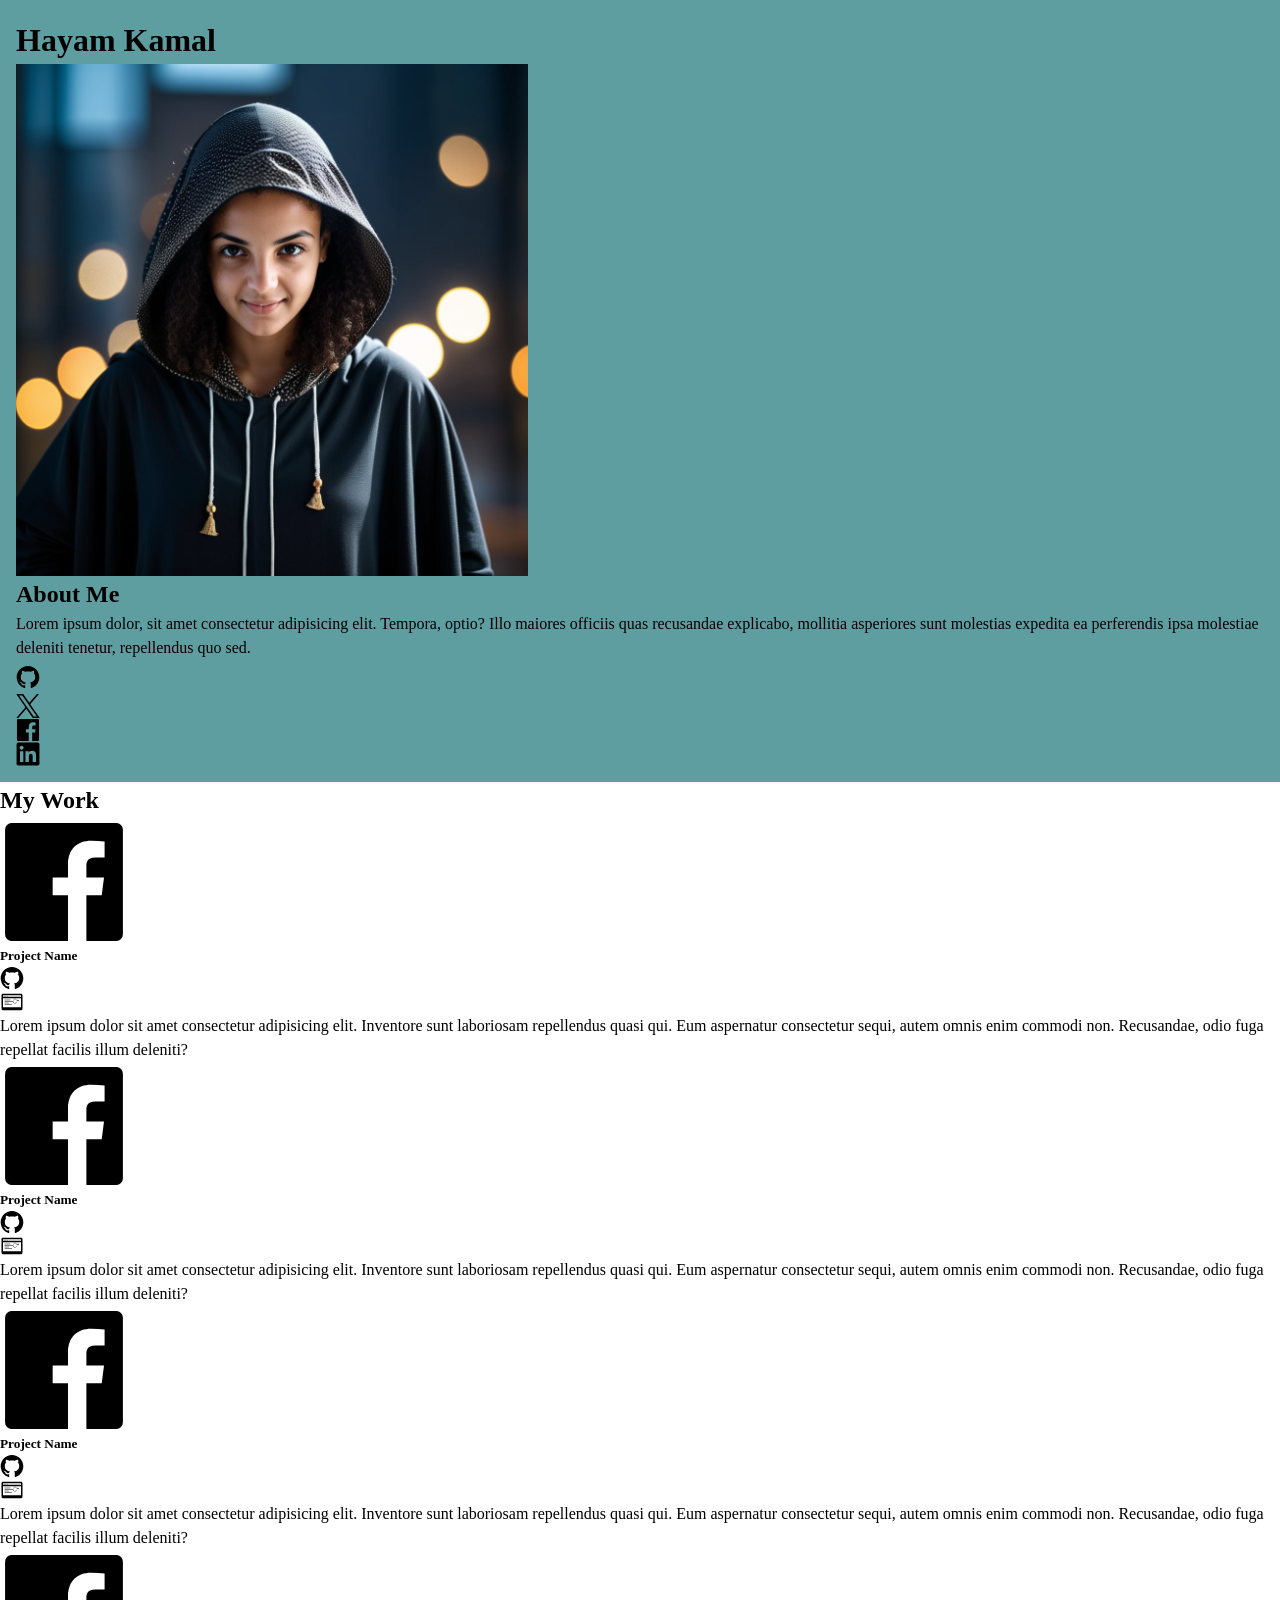
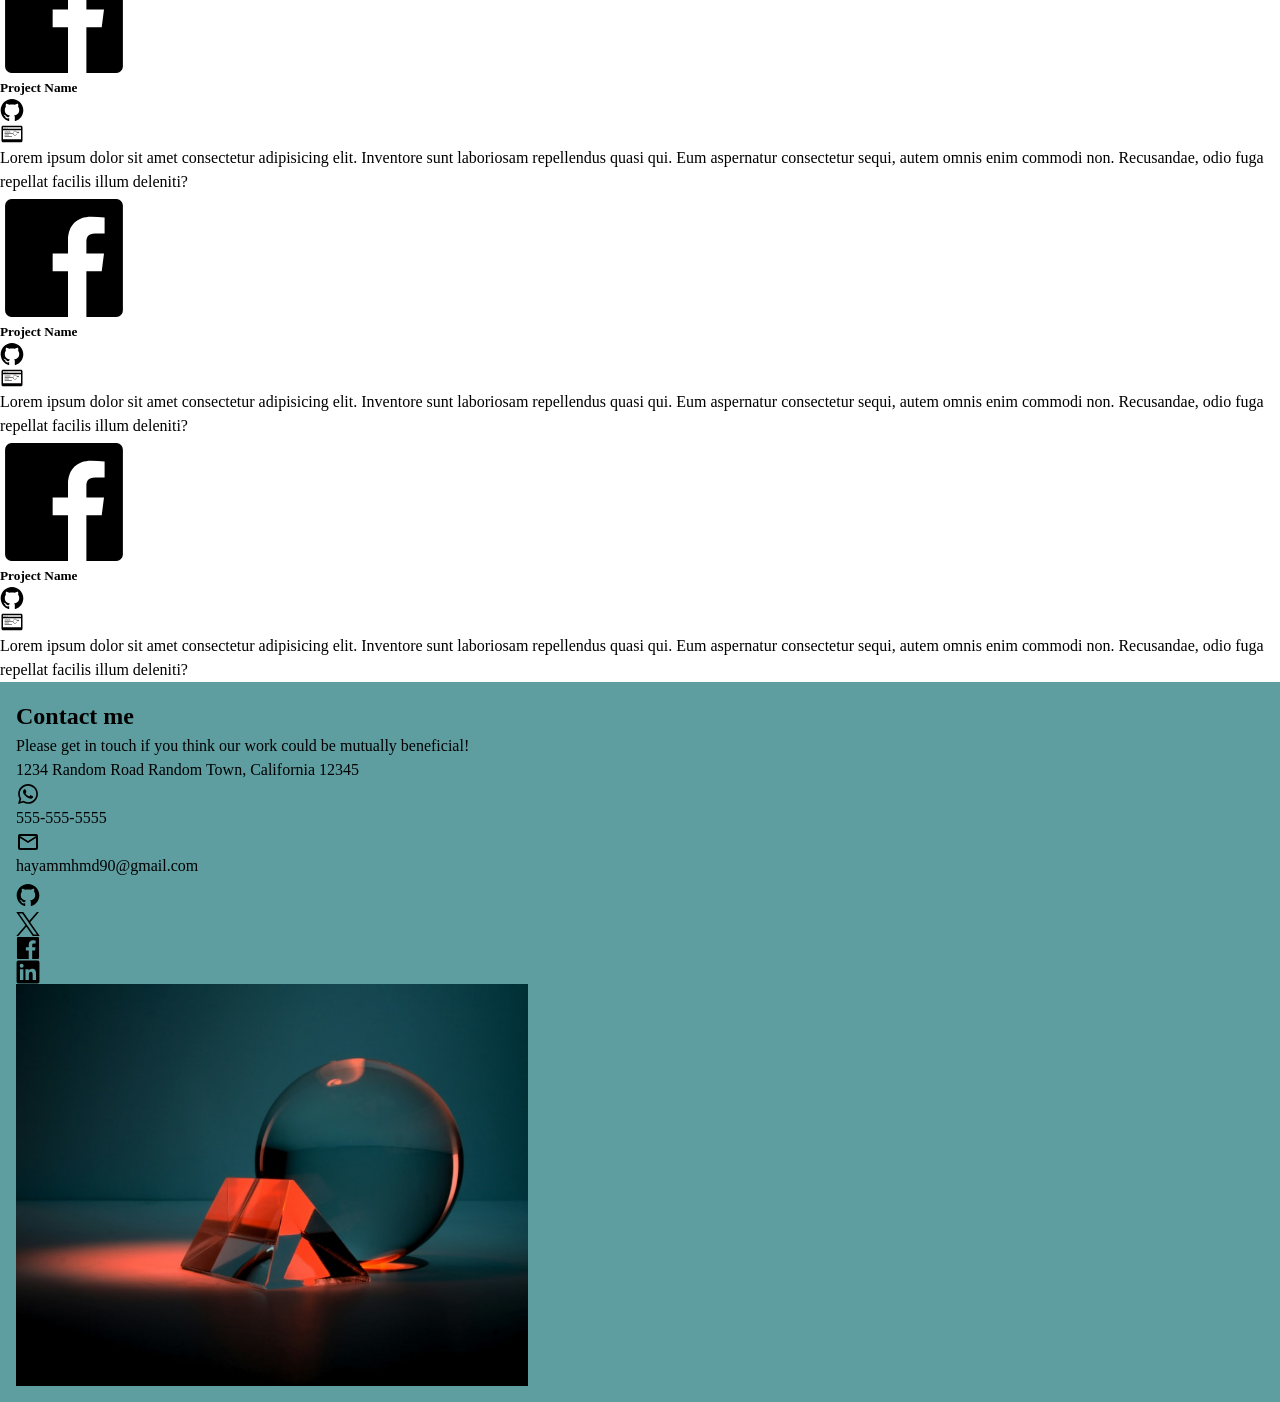
==== src/index.html @ 9c82741d "feat: Add svg icons" ====
<!doctype html>
<html lang="en">
  <head>
    <meta charset="UTF-8" />
    <meta name="viewport" content="width=device-width, initial-scale=1.0" />
    <title>Your Page Title</title>
    <link rel="stylesheet" href="styles.css" />
  </head>
  <body>
    <header>
      <!-- Header content -->

      <div>
        <h1>Hayam Kamal</h1>
      </div>

      <div>
        <picture>
          <source
            media="(max-width: 767px)"
            sizes="(max-width: 767px) 100vw, 767px"
            srcset="
              ./images/profile-versions/profile_zvxkeb/profile_zvxkeb_ar_1_1,c_fill,g_auto__c_scale,w_200.png 200w,
              ./images/profile-versions/profile_zvxkeb/profile_zvxkeb_ar_1_1,c_fill,g_auto__c_scale,w_255.png 255w,
              ./images/profile-versions/profile_zvxkeb/profile_zvxkeb_ar_1_1,c_fill,g_auto__c_scale,w_302.png 302w,
              ./images/profile-versions/profile_zvxkeb/profile_zvxkeb_ar_1_1,c_fill,g_auto__c_scale,w_344.png 344w,
              ./images/profile-versions/profile_zvxkeb/profile_zvxkeb_ar_1_1,c_fill,g_auto__c_scale,w_383.png 383w,
              ./images/profile-versions/profile_zvxkeb/profile_zvxkeb_ar_1_1,c_fill,g_auto__c_scale,w_419.png 419w,
              ./images/profile-versions/profile_zvxkeb/profile_zvxkeb_ar_1_1,c_fill,g_auto__c_scale,w_453.png 453w,
              ./images/profile-versions/profile_zvxkeb/profile_zvxkeb_ar_1_1,c_fill,g_auto__c_scale,w_485.png 485w,
              ./images/profile-versions/profile_zvxkeb/profile_zvxkeb_ar_1_1,c_fill,g_auto__c_scale,w_516.png 516w,
              ./images/profile-versions/profile_zvxkeb/profile_zvxkeb_ar_1_1,c_fill,g_auto__c_scale,w_545.png 545w,
              ./images/profile-versions/profile_zvxkeb/profile_zvxkeb_ar_1_1,c_fill,g_auto__c_scale,w_574.png 574w,
              ./images/profile-versions/profile_zvxkeb/profile_zvxkeb_ar_1_1,c_fill,g_auto__c_scale,w_601.png 601w,
              ./images/profile-versions/profile_zvxkeb/profile_zvxkeb_ar_1_1,c_fill,g_auto__c_scale,w_628.png 628w,
              ./images/profile-versions/profile_zvxkeb/profile_zvxkeb_ar_1_1,c_fill,g_auto__c_scale,w_654.png 654w,
              ./images/profile-versions/profile_zvxkeb/profile_zvxkeb_ar_1_1,c_fill,g_auto__c_scale,w_680.png 680w,
              ./images/profile-versions/profile_zvxkeb/profile_zvxkeb_ar_1_1,c_fill,g_auto__c_scale,w_706.png 706w,
              ./images/profile-versions/profile_zvxkeb/profile_zvxkeb_ar_1_1,c_fill,g_auto__c_scale,w_731.png 731w,
              ./images/profile-versions/profile_zvxkeb/profile_zvxkeb_ar_1_1,c_fill,g_auto__c_scale,w_754.png 754w,
              ./images/profile-versions/profile_zvxkeb/profile_zvxkeb_ar_1_1,c_fill,g_auto__c_scale,w_763.png 763w,
              ./images/profile-versions/profile_zvxkeb/profile_zvxkeb_ar_1_1,c_fill,g_auto__c_scale,w_767.png 767w
            "
          />
          <source
            media="(min-width: 768px) and (max-width: 991px)"
            sizes="(max-width: 991px) 70vw, 694px"
            srcset="
              ./images/profile-versions/profile_zvxkeb/profile_zvxkeb_ar_4_3,c_fill,g_auto__c_scale,w_538.png 538w,
              ./images/profile-versions/profile_zvxkeb/profile_zvxkeb_ar_4_3,c_fill,g_auto__c_scale,w_564.png 564w,
              ./images/profile-versions/profile_zvxkeb/profile_zvxkeb_ar_4_3,c_fill,g_auto__c_scale,w_589.png 589w,
              ./images/profile-versions/profile_zvxkeb/profile_zvxkeb_ar_4_3,c_fill,g_auto__c_scale,w_612.png 612w,
              ./images/profile-versions/profile_zvxkeb/profile_zvxkeb_ar_4_3,c_fill,g_auto__c_scale,w_637.png 637w,
              ./images/profile-versions/profile_zvxkeb/profile_zvxkeb_ar_4_3,c_fill,g_auto__c_scale,w_661.png 661w,
              ./images/profile-versions/profile_zvxkeb/profile_zvxkeb_ar_4_3,c_fill,g_auto__c_scale,w_683.png 683w,
              ./images/profile-versions/profile_zvxkeb/profile_zvxkeb_ar_4_3,c_fill,g_auto__c_scale,w_691.png 691w,
              ./images/profile-versions/profile_zvxkeb/profile_zvxkeb_ar_4_3,c_fill,g_auto__c_scale,w_694.png 694w
            "
          />
          <source
            media="(min-width: 992px) and (max-width: 1199px)"
            sizes="(max-width: 1200px) 60vw, 720px"
            srcset="
              ./images/profile-versions/profile_zvxkeb/profile_zvxkeb_ar_16_9,c_fill,g_auto__c_scale,w_596.png 596w,
              ./images/profile-versions/profile_zvxkeb/profile_zvxkeb_ar_16_9,c_fill,g_auto__c_scale,w_625.png 625w,
              ./images/profile-versions/profile_zvxkeb/profile_zvxkeb_ar_16_9,c_fill,g_auto__c_scale,w_652.png 652w,
              ./images/profile-versions/profile_zvxkeb/profile_zvxkeb_ar_16_9,c_fill,g_auto__c_scale,w_681.png 681w,
              ./images/profile-versions/profile_zvxkeb/profile_zvxkeb_ar_16_9,c_fill,g_auto__c_scale,w_710.png 710w,
              ./images/profile-versions/profile_zvxkeb/profile_zvxkeb_ar_16_9,c_fill,g_auto__c_scale,w_717.png 717w,
              ./images/profile-versions/profile_zvxkeb/profile_zvxkeb_ar_16_9,c_fill,g_auto__c_scale,w_720.png 720w
            "
          />
          <img
            sizes="(max-width: 2560px) 40vw, 1024px"
            srcset="
              ./images/profile-versions/profile_zvxkeb/profile_zvxkeb_c_scale,w_480.png   480w,
              ./images/profile-versions/profile_zvxkeb/profile_zvxkeb_c_scale,w_522.png   522w,
              ./images/profile-versions/profile_zvxkeb/profile_zvxkeb_c_scale,w_562.png   562w,
              ./images/profile-versions/profile_zvxkeb/profile_zvxkeb_c_scale,w_599.png   599w,
              ./images/profile-versions/profile_zvxkeb/profile_zvxkeb_c_scale,w_636.png   636w,
              ./images/profile-versions/profile_zvxkeb/profile_zvxkeb_c_scale,w_670.png   670w,
              ./images/profile-versions/profile_zvxkeb/profile_zvxkeb_c_scale,w_704.png   704w,
              ./images/profile-versions/profile_zvxkeb/profile_zvxkeb_c_scale,w_735.png   735w,
              ./images/profile-versions/profile_zvxkeb/profile_zvxkeb_c_scale,w_766.png   766w,
              ./images/profile-versions/profile_zvxkeb/profile_zvxkeb_c_scale,w_797.png   797w,
              ./images/profile-versions/profile_zvxkeb/profile_zvxkeb_c_scale,w_827.png   827w,
              ./images/profile-versions/profile_zvxkeb/profile_zvxkeb_c_scale,w_856.png   856w,
              ./images/profile-versions/profile_zvxkeb/profile_zvxkeb_c_scale,w_885.png   885w,
              ./images/profile-versions/profile_zvxkeb/profile_zvxkeb_c_scale,w_913.png   913w,
              ./images/profile-versions/profile_zvxkeb/profile_zvxkeb_c_scale,w_942.png   942w,
              ./images/profile-versions/profile_zvxkeb/profile_zvxkeb_c_scale,w_968.png   968w,
              ./images/profile-versions/profile_zvxkeb/profile_zvxkeb_c_scale,w_996.png   996w,
              ./images/profile-versions/profile_zvxkeb/profile_zvxkeb_c_scale,w_1023.png 1023w,
              ./images/profile-versions/profile_zvxkeb/profile_zvxkeb_c_scale,w_1024.png 1024w
            "
            src="./images/profile-versions/profile_zvxkeb/profile_zvxkeb_c_scale,w_1024.png"
            alt="Profile of Hayam"
          />
        </picture>
      </div>
      <section class="about-me">
        <h2>About Me</h2>
        <p>
          Lorem ipsum dolor, sit amet consectetur adipisicing elit. Tempora,
          optio? Illo maiores officiis quas recusandae explicabo, mollitia
          asperiores sunt molestias expedita ea perferendis ipsa molestiae
          deleniti tenetur, repellendus quo sed.
        </p>
        <div class="social-media-links">
          <img
            src="./icons/github-logo.svg"
            alt="Github logo"
            width="24"
            height="34"
          />
          <img
            src="icons/instagram-logo.svg"
            alt="Instagram logo"
            width="24"
            height="24"
          />
          <img
            src="icons/facebook-logo.svg"
            alt="Facebook logo"
            width="24"
            height="24"
          />
          <img
            src="icons/linked-in-logo.svg"
            alt="Linked in logo"
            width="24"
            height="24"
          />
        </div>
      </section>
    </header>

    <main>
      <!-- Main content -->
      <section>
        <h2>My Work</h2>
        <div class="projects-row">
            <div class="project-unit">
              <div class="project-img">
                <img src="./icons/facebook-logo.svg" alt="Project image" />
              </div>
              <section class="project-info">
                <div>
                  <span><h5>Project Name</h5></span>
                  <span class="project-links">
                    <img
                      src="./icons/github-logo.svg"
                      alt="Github logo"
                      width="24"
                      height="24"
                    />
                    <img
                      src="icons/live-preview-icon.svg"
                      alt="Live preview icon"
                      width="24"
                      height="24"
                    />
                  </span>
                </div>
                <div class="project-description">
                  <p>
                    Lorem ipsum dolor sit amet consectetur adipisicing elit.
                    Inventore sunt laboriosam repellendus quasi qui. Eum aspernatur
                    consectetur sequi, autem omnis enim commodi non. Recusandae,
                    odio fuga repellat facilis illum deleniti?
                  </p>
                </div>
        
        
            <div class="project-unit">
                <div class="project-img">
                   <img src="./icons/facebook-logo.svg" alt="Project image" />
              </div>
          <section class="project-info">
            <div>
              <span><h5>Project Name</h5></span>
              <span class="project-links">
                <img
                  src="./icons/github-logo.svg"
                  alt="Github logo"
                  width="24"
                  height="24"
                />
                <img
                  src="icons/live-preview-icon.svg"
                  alt="Live preview icon"
                  width="24"
                  height="24"
                />
              </span>
            </div>
            <div class="project-description">
              <p>
                Lorem ipsum dolor sit amet consectetur adipisicing elit.
                Inventore sunt laboriosam repellendus quasi qui. Eum aspernatur
                consectetur sequi, autem omnis enim commodi non. Recusandae,
                odio fuga repellat facilis illum deleniti?
              </p>
            </div>
        <div class="project-unit">
          <div class="project-img">
            <img src="./icons/facebook-logo.svg" alt="Project image" />
          </div>
          <section class="project-info">
            <div>
              <span><h5>Project Name</h5></span>
              <span class="project-links">
                <img
                  src="./icons/github-logo.svg"
                  alt="Github logo"
                  width="24"
                  height="24"
                />
                <img
                  src="icons/live-preview-icon.svg"
                  alt="Live preview icon"
                  width="24"
                  height="24"
                />
              </span>
            </div>
            <div class="project-description">
              <p>
                Lorem ipsum dolor sit amet consectetur adipisicing elit.
                Inventore sunt laboriosam repellendus quasi qui. Eum aspernatur
                consectetur sequi, autem omnis enim commodi non. Recusandae,
                odio fuga repellat facilis illum deleniti?
              </p>
            </div>
    
        </div>

        <div class="projects-row">
                    <div class="project-unit">
          <div class="project-img">
            <img src="./icons/facebook-logo.svg" alt="Project image" />
          </div>
          <section class="project-info">
            <div>
              <span><h5>Project Name</h5></span>
              <span class="project-links">
                <img
                  src="./icons/github-logo.svg"
                  alt="Github logo"
                  width="24"
                  height="24"
                />
                <img
                  src="icons/live-preview-icon.svg"
                  alt="Live preview icon"
                  width="24"
                  height="24"
                />
              </span>
            </div>
            <div class="project-description">
              <p>
                Lorem ipsum dolor sit amet consectetur adipisicing elit.
                Inventore sunt laboriosam repellendus quasi qui. Eum aspernatur
                consectetur sequi, autem omnis enim commodi non. Recusandae,
                odio fuga repellat facilis illum deleniti?
              </p>
            </div>
        <div class="project-unit">
          <div class="project-img">
            <img src="./icons/facebook-logo.svg" alt="Project image" />
          </div>
          <section class="project-info">
            <div>
              <span><h5>Project Name</h5></span>
              <span class="project-links">
                <img
                  src="./icons/github-logo.svg"
                  alt="Github logo"
                  width="24"
                  height="24"
                />
                <img
                  src="icons/live-preview-icon.svg"
                  alt="Live preview icon"
                  width="24"
                  height="24"
                />
              </span>
            </div>
            <div class="project-description">
              <p>
                Lorem ipsum dolor sit amet consectetur adipisicing elit.
                Inventore sunt laboriosam repellendus quasi qui. Eum aspernatur
                consectetur sequi, autem omnis enim commodi non. Recusandae,
                odio fuga repellat facilis illum deleniti?
              </p>
            </div>
        <div class="project-unit">
          <div class="project-img">
            <img src="./icons/facebook-logo.svg" alt="Project image" />
          </div>
          <section class="project-info">
            <div>
              <span><h5>Project Name</h5></span>
              <span class="project-links">
                <img
                  src="./icons/github-logo.svg"
                  alt="Github logo"
                  width="24"
                  height="24"
                />
                <img
                  src="icons/live-preview-icon.svg"
                  alt="Live preview icon"
                  width="24"
                  height="24"
                />
              </span>
            </div>
            <div class="project-description">
              <p>
                Lorem ipsum dolor sit amet consectetur adipisicing elit.
                Inventore sunt laboriosam repellendus quasi qui. Eum aspernatur
                consectetur sequi, autem omnis enim commodi non. Recusandae,
                odio fuga repellat facilis illum deleniti?
              </p>
            </div>

        </div>
        </section>
        </div>
      </section>
    </main>
    <footer>
      <section>
        <h2>Contact me</h2>
        <p>
          Please get in touch if you think our work could be mutually
          beneficial!
        </p>

        <p>1234 Random Road Random Town, California 12345</p>

        <p>
          <span><img src="icons/whatsapp-icon.svg" alt="Whatsapp icon"
            width="24" height="24"></span>
          555-555-5555
        </p>
        <p>
          <span><img src="icons/email-icon.svg" alt="Email icon"
            width="24" height="24"></span>
          hayammhmd90@gmail.com
        </p>
        <div class="social-media-links">
          <img
            src="./icons/github-logo.svg"
            alt="Github logo"
            width="24"
            height="34"
          />
          <img
            src="icons/instagram-logo.svg"
            alt="Instagram logo"
            width="24"
            height="24"
          />
          <img
            src="icons/facebook-logo.svg"
            alt="Facebook logo"
            width="24"
            height="24"
          />
          <img
            src="icons/linked-in-logo.svg"
            alt="Linked in logo"
            width="24"
            height="24"
          />
        </div>
      </section>
      <div>
        <picture>
          <source
            media="(max-width: 767px)"
            sizes="(max-width: 767px) 100vw, 767px"
            srcset="
              ./images/footer-versions/michael-dziedzic-gEN5Btvf2Eg-unsplash_bbhnlz/michael-dziedzic-gEN5Btvf2Eg-unsplash_bbhnlz_ar_1_1,c_fill,g_auto__c_scale,w_200.jpg 200w,
              ./images/footer-versions/michael-dziedzic-gEN5Btvf2Eg-unsplash_bbhnlz/michael-dziedzic-gEN5Btvf2Eg-unsplash_bbhnlz_ar_1_1,c_fill,g_auto__c_scale,w_589.jpg 589w,
              ./images/footer-versions/michael-dziedzic-gEN5Btvf2Eg-unsplash_bbhnlz/michael-dziedzic-gEN5Btvf2Eg-unsplash_bbhnlz_ar_1_1,c_fill,g_auto__c_scale,w_767.jpg 767w
            "
          />
          <source
            media="(min-width: 768px) and (max-width: 991px)"
            sizes="(max-width: 991px) 70vw, 694px"
            srcset="
              ./images/footer-versions/michael-dziedzic-gEN5Btvf2Eg-unsplash_bbhnlz/michael-dziedzic-gEN5Btvf2Eg-unsplash_bbhnlz_ar_4_3,c_fill,g_auto__c_scale,w_538.jpg 538w,
              ./images/footer-versions/michael-dziedzic-gEN5Btvf2Eg-unsplash_bbhnlz/michael-dziedzic-gEN5Btvf2Eg-unsplash_bbhnlz_ar_4_3,c_fill,g_auto__c_scale,w_694.jpg 694w
            "
          />
          <source
            media="(min-width: 992px) and (max-width: 1199px)"
            sizes="(max-width: 1200px) 60vw, 720px"
            srcset="
              ./images/footer-versions/michael-dziedzic-gEN5Btvf2Eg-unsplash_bbhnlz/michael-dziedzic-gEN5Btvf2Eg-unsplash_bbhnlz_ar_16_9,c_fill,g_auto__c_scale,w_596.jpg 596w,
              ./images/footer-versions/michael-dziedzic-gEN5Btvf2Eg-unsplash_bbhnlz/michael-dziedzic-gEN5Btvf2Eg-unsplash_bbhnlz_ar_16_9,c_fill,g_auto__c_scale,w_720.jpg 720w
            "
          />
          <img
            sizes="(max-width: 3500px) 40vw, 1400px"
            srcset="
              ./images/footer-versions/michael-dziedzic-gEN5Btvf2Eg-unsplash_bbhnlz/michael-dziedzic-gEN5Btvf2Eg-unsplash_bbhnlz_c_scale,w_480.jpg   480w,
              ./images/footer-versions/michael-dziedzic-gEN5Btvf2Eg-unsplash_bbhnlz/michael-dziedzic-gEN5Btvf2Eg-unsplash_bbhnlz_c_scale,w_845.jpg   845w,
              ./images/footer-versions/michael-dziedzic-gEN5Btvf2Eg-unsplash_bbhnlz/michael-dziedzic-gEN5Btvf2Eg-unsplash_bbhnlz_c_scale,w_1119.jpg 1119w,
              ./images/footer-versions/michael-dziedzic-gEN5Btvf2Eg-unsplash_bbhnlz/michael-dziedzic-gEN5Btvf2Eg-unsplash_bbhnlz_c_scale,w_1367.jpg 1367w,
              ./images/footer-versions/michael-dziedzic-gEN5Btvf2Eg-unsplash_bbhnlz/michael-dziedzic-gEN5Btvf2Eg-unsplash_bbhnlz_c_scale,w_1400.jpg 1400w
            "
            src="./images/footer-versions/michael-dziedzic-gEN5Btvf2Eg-unsplash_bbhnlz/michael-dziedzic-gEN5Btvf2Eg-unsplash_bbhnlz_c_scale,w_1400.jpg"
            alt="Artisitc drop of water"
          />
        </picture>
      </div>
    </footer>
  </body>
</html>
---- src/styles.css ----
/* 1. Use a more-intuitive box-sizing model */
*,
*::before,
*::after {
  box-sizing: border-box;
}

/* 2. Remove default margin */
* {
  margin: 0;
}

body {
  /* 3. Add accessible line-height */
  line-height: 1.5;
  /* 4. Improve text rendering */
  -webkit-font-smoothing: antialiased;
}

/* 5. Improve media defaults */
img,
picture,
video,
canvas,
svg {
  display: block;
  max-width: 100%;
}

/* 6. Inherit fonts for form controls */
input,
button,
textarea,
select {
  font: inherit;
}

/* 7. Avoid text overflows */
p,
h1,
h2,
h3,
h4,
h5,
h6 {
  overflow-wrap: break-word;
}

/* 8. Improve line wrapping */
p {
  text-wrap: pretty;
}
h1,
h2,
h3,
h4,
h5,
h6 {
  text-wrap: balance;
}

/*
  9. Create a root stacking context
*/
#root,
#__next {
  isolation: isolate;
}

header,
footer {
  width: 100vw;
  padding: 1em;
  background-color: cadetblue;
}
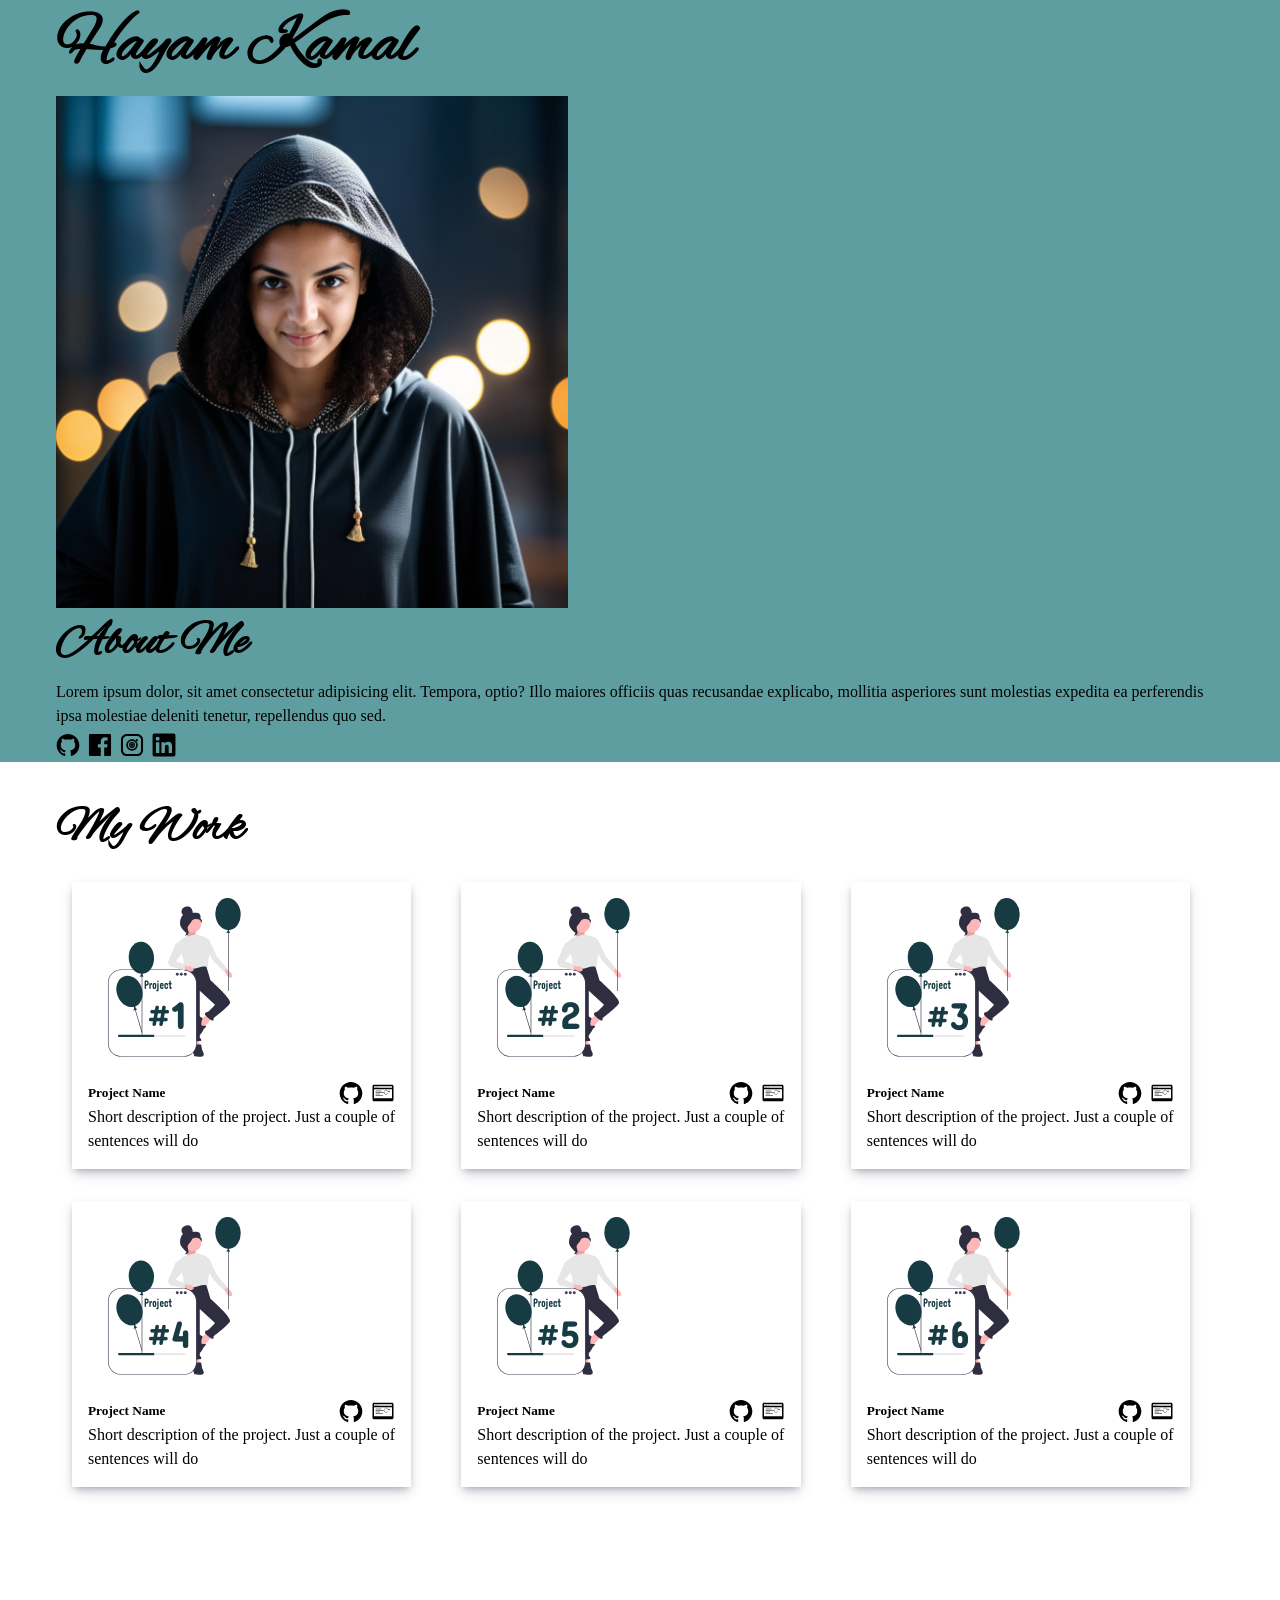
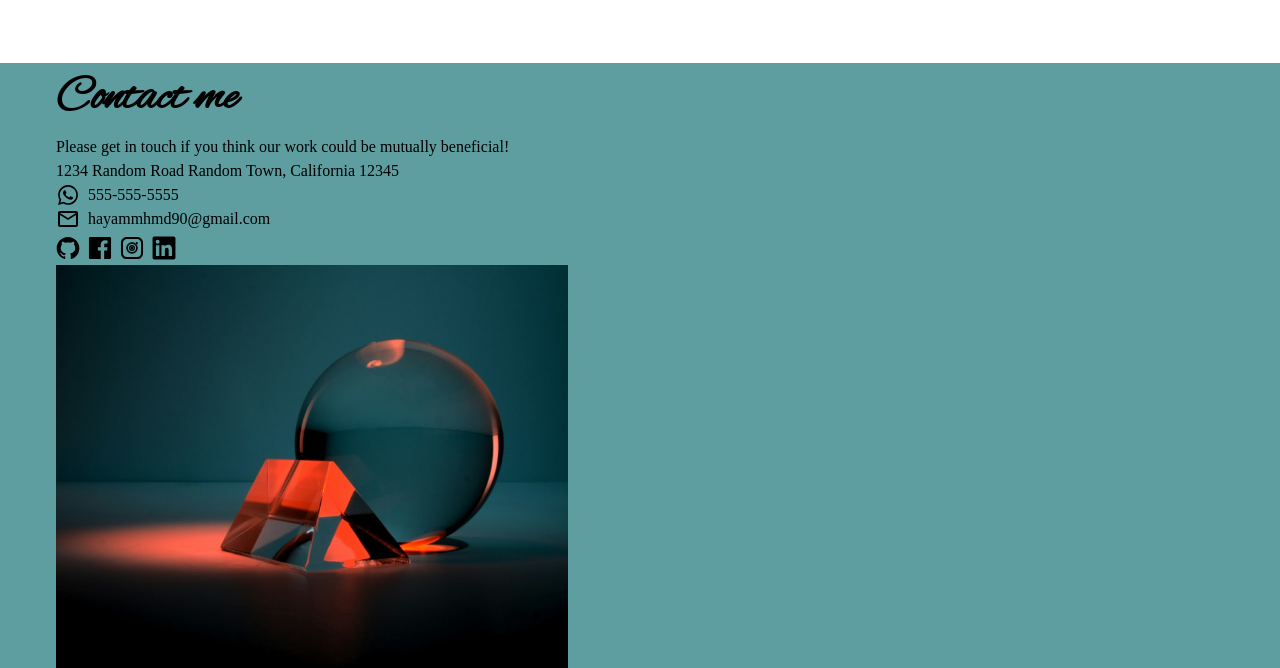
==== commit 21f88986: "feat: Add Alex Brush font to headers with some other styles" ====
--- a/src/index.html
+++ b/src/index.html
@@ -5,6 +5,13 @@
     <meta name="viewport" content="width=device-width, initial-scale=1.0" />
     <title>Your Page Title</title>
     <link rel="stylesheet" href="styles.css" />
+    <link
+      rel="preload"
+      href="./fonts/alex-brush/alexbrush-regular-webfont.woff2"
+      as="font"
+      type="font/woff2"
+      crossorigin
+    />
   </head>
   <body>
     <header>
@@ -106,7 +113,7 @@
           asperiores sunt molestias expedita ea perferendis ipsa molestiae
           deleniti tenetur, repellendus quo sed.
         </p>
-        <div class="social-media-links">
+        <div class="social-media-links one-line-icons">
           <img
             src="./icons/github-logo.svg"
             alt="Github logo"
@@ -114,14 +121,14 @@
             height="34"
           />
           <img
+            src="icons/facebook-logo.svg"
+            alt="Facebook logo"
+            width="24"
+            height="24"
+          />
+          <img
             src="icons/instagram-logo.svg"
             alt="Instagram logo"
-            width="24"
-            height="24"
-          />
-          <img
-            src="icons/facebook-logo.svg"
-            alt="Facebook logo"
             width="24"
             height="24"
           />
@@ -134,201 +141,196 @@
         </div>
       </section>
     </header>
-
     <main>
       <!-- Main content -->
-      <section>
+      <section class="my-projects">
         <h2>My Work</h2>
-        <div class="projects-row">
-            <div class="project-unit">
-              <div class="project-img">
-                <img src="./icons/facebook-logo.svg" alt="Project image" />
-              </div>
-              <section class="project-info">
-                <div>
-                  <span><h5>Project Name</h5></span>
-                  <span class="project-links">
-                    <img
-                      src="./icons/github-logo.svg"
-                      alt="Github logo"
-                      width="24"
-                      height="24"
-                    />
-                    <img
-                      src="icons/live-preview-icon.svg"
-                      alt="Live preview icon"
-                      width="24"
-                      height="24"
-                    />
-                  </span>
-                </div>
-                <div class="project-description">
-                  <p>
-                    Lorem ipsum dolor sit amet consectetur adipisicing elit.
-                    Inventore sunt laboriosam repellendus quasi qui. Eum aspernatur
-                    consectetur sequi, autem omnis enim commodi non. Recusandae,
-                    odio fuga repellat facilis illum deleniti?
-                  </p>
-                </div>
-        
-        
-            <div class="project-unit">
-                <div class="project-img">
-                   <img src="./icons/facebook-logo.svg" alt="Project image" />
-              </div>
-          <section class="project-info">
-            <div>
-              <span><h5>Project Name</h5></span>
-              <span class="project-links">
-                <img
-                  src="./icons/github-logo.svg"
-                  alt="Github logo"
-                  width="24"
-                  height="24"
-                />
-                <img
-                  src="icons/live-preview-icon.svg"
-                  alt="Live preview icon"
-                  width="24"
-                  height="24"
-                />
-              </span>
-            </div>
-            <div class="project-description">
-              <p>
-                Lorem ipsum dolor sit amet consectetur adipisicing elit.
-                Inventore sunt laboriosam repellendus quasi qui. Eum aspernatur
-                consectetur sequi, autem omnis enim commodi non. Recusandae,
-                odio fuga repellat facilis illum deleniti?
-              </p>
-            </div>
-        <div class="project-unit">
-          <div class="project-img">
-            <img src="./icons/facebook-logo.svg" alt="Project image" />
-          </div>
-          <section class="project-info">
-            <div>
-              <span><h5>Project Name</h5></span>
-              <span class="project-links">
-                <img
-                  src="./icons/github-logo.svg"
-                  alt="Github logo"
-                  width="24"
-                  height="24"
-                />
-                <img
-                  src="icons/live-preview-icon.svg"
-                  alt="Live preview icon"
-                  width="24"
-                  height="24"
-                />
-              </span>
-            </div>
-            <div class="project-description">
-              <p>
-                Lorem ipsum dolor sit amet consectetur adipisicing elit.
-                Inventore sunt laboriosam repellendus quasi qui. Eum aspernatur
-                consectetur sequi, autem omnis enim commodi non. Recusandae,
-                odio fuga repellat facilis illum deleniti?
-              </p>
-            </div>
-    
-        </div>
-
-        <div class="projects-row">
-                    <div class="project-unit">
-          <div class="project-img">
-            <img src="./icons/facebook-logo.svg" alt="Project image" />
-          </div>
-          <section class="project-info">
-            <div>
-              <span><h5>Project Name</h5></span>
-              <span class="project-links">
-                <img
-                  src="./icons/github-logo.svg"
-                  alt="Github logo"
-                  width="24"
-                  height="24"
-                />
-                <img
-                  src="icons/live-preview-icon.svg"
-                  alt="Live preview icon"
-                  width="24"
-                  height="24"
-                />
-              </span>
-            </div>
-            <div class="project-description">
-              <p>
-                Lorem ipsum dolor sit amet consectetur adipisicing elit.
-                Inventore sunt laboriosam repellendus quasi qui. Eum aspernatur
-                consectetur sequi, autem omnis enim commodi non. Recusandae,
-                odio fuga repellat facilis illum deleniti?
-              </p>
-            </div>
-        <div class="project-unit">
-          <div class="project-img">
-            <img src="./icons/facebook-logo.svg" alt="Project image" />
-          </div>
-          <section class="project-info">
-            <div>
-              <span><h5>Project Name</h5></span>
-              <span class="project-links">
-                <img
-                  src="./icons/github-logo.svg"
-                  alt="Github logo"
-                  width="24"
-                  height="24"
-                />
-                <img
-                  src="icons/live-preview-icon.svg"
-                  alt="Live preview icon"
-                  width="24"
-                  height="24"
-                />
-              </span>
-            </div>
-            <div class="project-description">
-              <p>
-                Lorem ipsum dolor sit amet consectetur adipisicing elit.
-                Inventore sunt laboriosam repellendus quasi qui. Eum aspernatur
-                consectetur sequi, autem omnis enim commodi non. Recusandae,
-                odio fuga repellat facilis illum deleniti?
-              </p>
-            </div>
-        <div class="project-unit">
-          <div class="project-img">
-            <img src="./icons/facebook-logo.svg" alt="Project image" />
-          </div>
-          <section class="project-info">
-            <div>
-              <span><h5>Project Name</h5></span>
-              <span class="project-links">
-                <img
-                  src="./icons/github-logo.svg"
-                  alt="Github logo"
-                  width="24"
-                  height="24"
-                />
-                <img
-                  src="icons/live-preview-icon.svg"
-                  alt="Live preview icon"
-                  width="24"
-                  height="24"
-                />
-              </span>
-            </div>
-            <div class="project-description">
-              <p>
-                Lorem ipsum dolor sit amet consectetur adipisicing elit.
-                Inventore sunt laboriosam repellendus quasi qui. Eum aspernatur
-                consectetur sequi, autem omnis enim commodi non. Recusandae,
-                odio fuga repellat facilis illum deleniti?
-              </p>
-            </div>
-
-        </div>
-        </section>
+        <div class="projects-wrapper">
+          <div class="project-unit">
+            <div class="project-img">
+              <img src="./images/projects/project1.svg" alt="Project 1" />
+            </div>
+            <section class="project-info">
+              <div class="project-info--main">
+                <span><h5>Project Name</h5></span>
+                <span class="project-links one-line-icons">
+                  <img
+                    src="./icons/github-logo.svg"
+                    alt="Github logo"
+                    width="24"
+                    height="24"
+                  />
+                  <img
+                    src="icons/live-preview-icon.svg"
+                    alt="Live preview icon"
+                    width="24"
+                    height="24"
+                  />
+                </span>
+              </div>
+              <div class="project-description">
+                <p>
+                  Short description of the project. Just a couple of sentences
+                  will do
+                </p>
+              </div>
+            </section>
+          </div>
+
+          <div class="project-unit">
+            <div class="project-img">
+              <img src="./images/projects/project2.svg" alt="Project 2" />
+            </div>
+            <section class="project-info">
+              <div class="project-info--main">
+                <span><h5>Project Name</h5></span>
+                <span class="project-links one-line-icons">
+                  <img
+                    src="./icons/github-logo.svg"
+                    alt="Github logo"
+                    width="24"
+                    height="24"
+                  />
+                  <img
+                    src="icons/live-preview-icon.svg"
+                    alt="Live preview icon"
+                    width="24"
+                    height="24"
+                  />
+                </span>
+              </div>
+              <div class="project-description">
+                <p>
+                  Short description of the project. Just a couple of sentences
+                  will do
+                </p>
+              </div>
+            </section>
+          </div>
+
+          <div class="project-unit">
+            <div class="project-img">
+              <img src="./images/projects/project3.svg" alt="Project 3" />
+            </div>
+            <section class="project-info">
+              <div class="project-info--main">
+                <span><h5>Project Name</h5></span>
+                <span class="project-links one-line-icons">
+                  <img
+                    src="./icons/github-logo.svg"
+                    alt="Github logo"
+                    width="24"
+                    height="24"
+                  />
+                  <img
+                    src="icons/live-preview-icon.svg"
+                    alt="Live preview icon"
+                    width="24"
+                    height="24"
+                  />
+                </span>
+              </div>
+              <div class="project-description">
+                <p>
+                  Short description of the project. Just a couple of sentences
+                  will do
+                </p>
+              </div>
+            </section>
+          </div>
+
+          <div class="project-unit">
+            <div class="project-img">
+              <img src="./images/projects/project4.svg" alt="Project 4" />
+            </div>
+            <section class="project-info">
+              <div class="project-info--main">
+                <span><h5>Project Name</h5></span>
+                <span class="project-links one-line-icons">
+                  <img
+                    src="./icons/github-logo.svg"
+                    alt="Github logo"
+                    width="24"
+                    height="24"
+                  />
+                  <img
+                    src="icons/live-preview-icon.svg"
+                    alt="Live preview icon"
+                    width="24"
+                    height="24"
+                  />
+                </span>
+              </div>
+              <div class="project-description">
+                <p>
+                  Short description of the project. Just a couple of sentences
+                  will do
+                </p>
+              </div>
+            </section>
+          </div>
+
+          <div class="project-unit">
+            <div class="project-img">
+              <img src="./images/projects/project5.svg" alt="Project 5" />
+            </div>
+            <section class="project-info">
+              <div class="project-info--main">
+                <span><h5>Project Name</h5></span>
+                <span class="project-links one-line-icons">
+                  <img
+                    src="./icons/github-logo.svg"
+                    alt="Github logo"
+                    width="24"
+                    height="24"
+                  />
+                  <img
+                    src="icons/live-preview-icon.svg"
+                    alt="Live preview icon"
+                    width="24"
+                    height="24"
+                  />
+                </span>
+              </div>
+              <div class="project-description">
+                <p>
+                  Short description of the project. Just a couple of sentences
+                  will do
+                </p>
+              </div>
+            </section>
+          </div>
+
+          <div class="project-unit">
+            <div class="project-img">
+              <img src="./images/projects/project6.svg" alt="Project 6" />
+            </div>
+            <section class="project-info">
+              <div class="project-info--main">
+                <span><h5>Project Name</h5></span>
+                <span class="project-links one-line-icons">
+                  <img
+                    src="./icons/github-logo.svg"
+                    alt="Github logo"
+                    width="24"
+                    height="24"
+                  />
+                  <img
+                    src="icons/live-preview-icon.svg"
+                    alt="Live preview icon"
+                    width="24"
+                    height="24"
+                  />
+                </span>
+              </div>
+              <div class="project-description">
+                <p>
+                  Short description of the project. Just a couple of sentences
+                  will do
+                </p>
+              </div>
+            </section>
+          </div>
         </div>
       </section>
     </main>
@@ -342,17 +344,27 @@
 
         <p>1234 Random Road Random Town, California 12345</p>
 
-        <p>
-          <span><img src="icons/whatsapp-icon.svg" alt="Whatsapp icon"
-            width="24" height="24"></span>
-          555-555-5555
-        </p>
-        <p>
-          <span><img src="icons/email-icon.svg" alt="Email icon"
-            width="24" height="24"></span>
-          hayammhmd90@gmail.com
-        </p>
-        <div class="social-media-links">
+        <div>
+          <span class="one-line-icon-with-text"
+            ><img
+              src="icons/whatsapp-icon.svg"
+              alt="Whatsapp icon"
+              width="24"
+              height="24"
+            />555-555-5555</span
+          >
+        </div>
+        <div>
+          <span class="one-line-icon-with-text"
+            ><img
+              src="icons/email-icon.svg"
+              alt="Email icon"
+              width="24"
+              height="24"
+            />hayammhmd90@gmail.com</span
+          >
+        </div>
+        <div class="social-media-links one-line-icons">
           <img
             src="./icons/github-logo.svg"
             alt="Github logo"
@@ -360,17 +372,18 @@
             height="34"
           />
           <img
+            src="icons/facebook-logo.svg"
+            alt="Facebook logo"
+            width="24"
+            height="24"
+          />
+          <img
             src="icons/instagram-logo.svg"
             alt="Instagram logo"
             width="24"
             height="24"
           />
-          <img
-            src="icons/facebook-logo.svg"
-            alt="Facebook logo"
-            width="24"
-            height="24"
-          />
+
           <img
             src="icons/linked-in-logo.svg"
             alt="Linked in logo"
--- a/src/styles.css
+++ b/src/styles.css
@@ -1,3 +1,16 @@
+:root {
+  --side-padding: 3.5rem;
+  --system-ui: system-ui, "Segoe UI", Roboto, Helvetica, Arial, sans-serif,
+    "Apple Color Emoji", "Segoe UI Emoji", "Segoe UI Symbol";
+}
+
+@font-face {
+  font-family: "Alex Brush";
+  src:
+    url("./fonts/alex-brush/alexbrush-regular-webfont.woff2") format("woff2"),
+    url("./fonts/alex-brush/alexbrush-regular-webfont.woff") format("woff");
+  font-display: swap;
+}
 /* 1. Use a more-intuitive box-sizing model */
 *,
 *::before,
@@ -58,7 +71,14 @@
 h6 {
   text-wrap: balance;
 }
-
+h1 {
+  font-family: "Alex Brush", var(--system-ui);
+  font-size: clamp(2.5rem, 5vw, 4rem);
+}
+h2 {
+  font-family: "Alex Brush", var(--system-ui);
+  font-size: clamp(1.5rem, 4vw, 3rem);
+}
 /*
   9. Create a root stacking context
 */
@@ -69,7 +89,61 @@
 
 header,
 footer {
-  width: 100vw;
+  background-color: cadetblue;
+  padding-right: var(--side-padding);
+  padding-left: var(--side-padding);
+}
+
+.one-line-icon-with-text,
+.one-line-icons {
+  display: flex;
+  gap: 0.5em;
+  max-width: fit-content;
+  justify-content: center;
+  align-items: center;
+}
+
+.project-info--main {
+  display: flex;
+  max-width: 100%;
+  justify-content: space-between;
+  align-items: center;
+}
+
+.my-projects {
+  padding: 2rem var(--side-padding) 10rem var(--side-padding);
+}
+
+.projects-wrapper {
+  display: grid;
+  grid-template-columns: repeat(auto-fit, minmax(280px, 1fr));
+  gap: 2rem;
   padding: 1em;
-  background-color: cadetblue;
+  @media (max-width: 766px) {
+    grid-template-columns: repeat(1, 1fr);
+  }
+  @media (min-width: 768px) {
+    grid-template-columns: repeat(2, 1fr);
+  }
+
+  @media (min-width: 1024px) {
+    grid-template-columns: repeat(3, 1fr);
+  }
 }
+
+.project-unit {
+  display: flex;
+  flex-direction: column;
+  justify-content: space-between;
+  gap: 1.5em;
+  padding: 1em;
+  max-width: 95%;
+  box-shadow:
+    rgba(50, 50, 93, 0.25) 0px 6px 12px -2px,
+    rgba(0, 0, 0, 0.3) 0px 3px 7px -3px;
+}
+
+.project-img {
+  max-width: 10rem;
+  height: auto;
+}
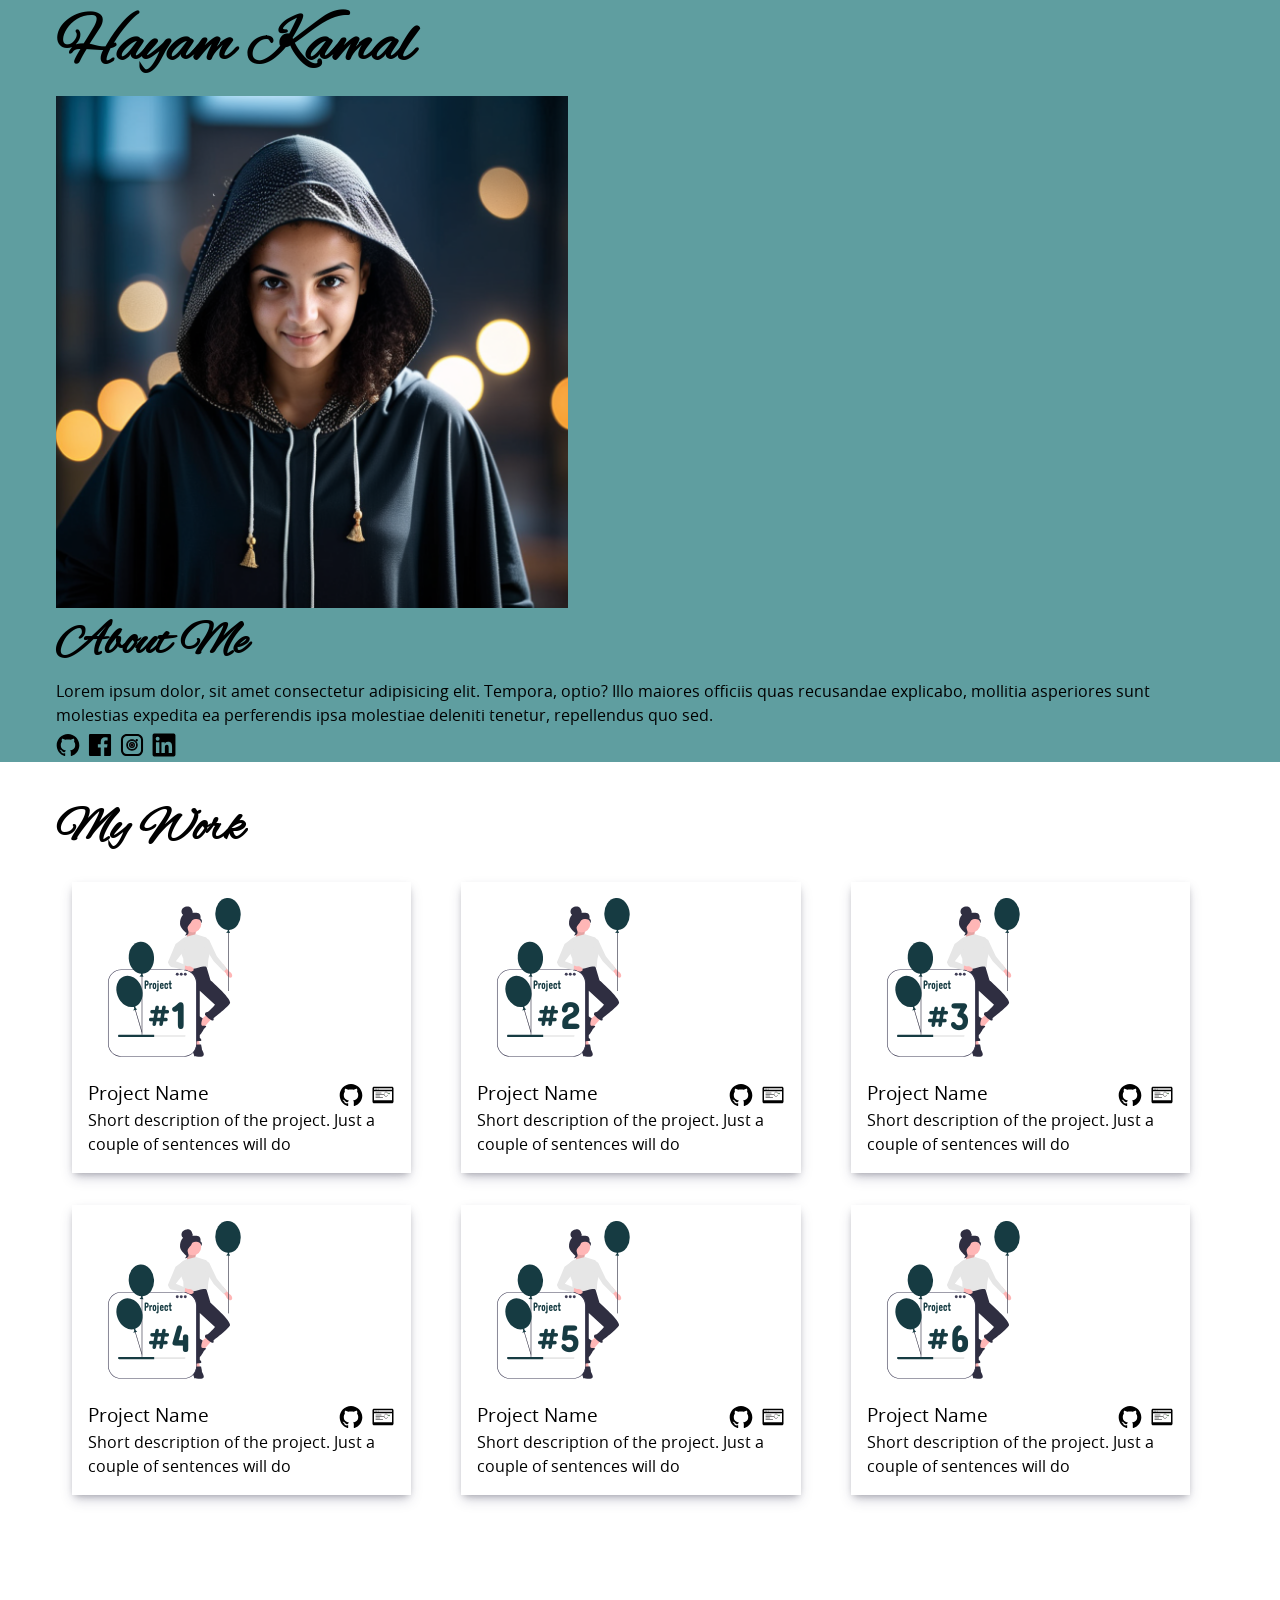
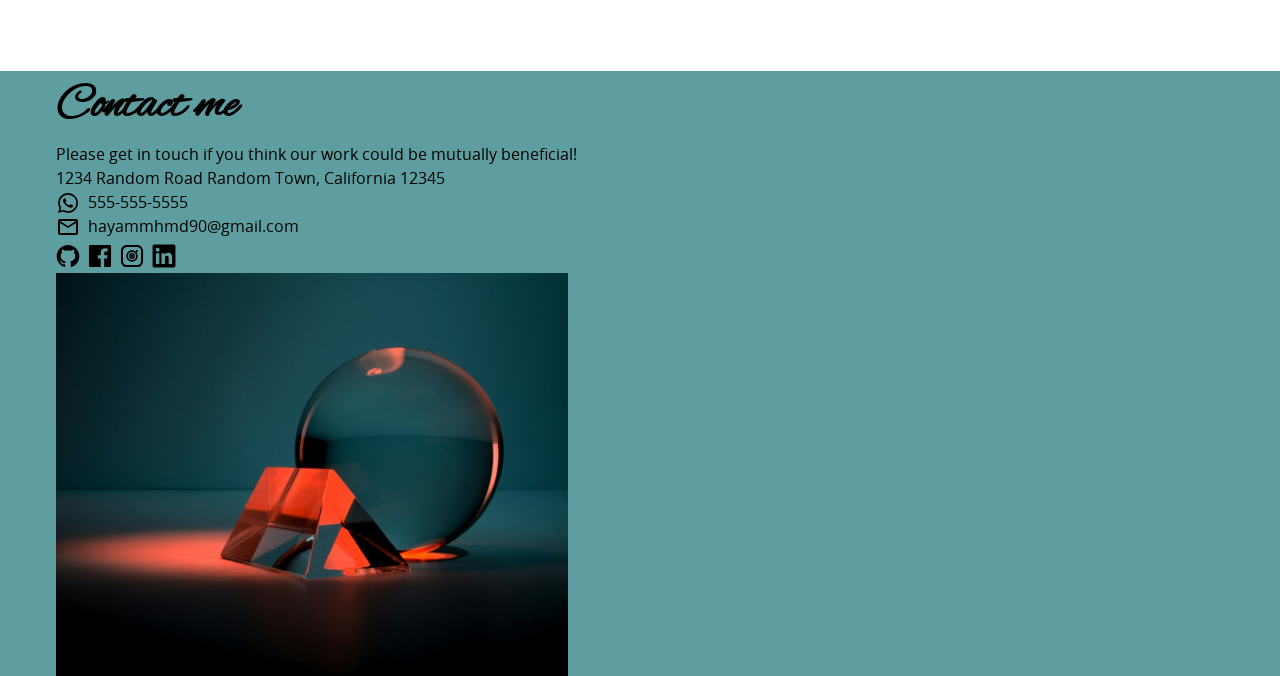
==== commit e716773e: "feat: Add Open Sans variable font" ====
--- a/src/index.html
+++ b/src/index.html
@@ -8,6 +8,20 @@
     <link
       rel="preload"
       href="./fonts/alex-brush/alexbrush-regular-webfont.woff2"
+      as="font"
+      type="font/woff2"
+      crossorigin
+    />
+    <link
+      rel="preload"
+      href="./fonts/alex-brush/alexbrush-regular-webfont.woff2"
+      as="font"
+      type="font/woff2"
+      crossorigin
+    />
+    <link
+      rel="preload"
+      href="./fonts/open-sans/opensans-variablefont_wdthwght-webfont.woff2"
       as="font"
       type="font/woff2"
       crossorigin
@@ -152,7 +166,7 @@
             </div>
             <section class="project-info">
               <div class="project-info--main">
-                <span><h5>Project Name</h5></span>
+                <span><h3>Project Name</h3></span>
                 <span class="project-links one-line-icons">
                   <img
                     src="./icons/github-logo.svg"
@@ -183,7 +197,7 @@
             </div>
             <section class="project-info">
               <div class="project-info--main">
-                <span><h5>Project Name</h5></span>
+                <span><h3>Project Name</h3></span>
                 <span class="project-links one-line-icons">
                   <img
                     src="./icons/github-logo.svg"
@@ -214,7 +228,7 @@
             </div>
             <section class="project-info">
               <div class="project-info--main">
-                <span><h5>Project Name</h5></span>
+                <span><h3>Project Name</h3></span>
                 <span class="project-links one-line-icons">
                   <img
                     src="./icons/github-logo.svg"
@@ -245,7 +259,7 @@
             </div>
             <section class="project-info">
               <div class="project-info--main">
-                <span><h5>Project Name</h5></span>
+                <span><h3>Project Name</h3></span>
                 <span class="project-links one-line-icons">
                   <img
                     src="./icons/github-logo.svg"
@@ -276,7 +290,7 @@
             </div>
             <section class="project-info">
               <div class="project-info--main">
-                <span><h5>Project Name</h5></span>
+                <span><h3>Project Name</h3></span>
                 <span class="project-links one-line-icons">
                   <img
                     src="./icons/github-logo.svg"
@@ -307,7 +321,7 @@
             </div>
             <section class="project-info">
               <div class="project-info--main">
-                <span><h5>Project Name</h5></span>
+                <span><h3>Project Name</h3></span>
                 <span class="project-links one-line-icons">
                   <img
                     src="./icons/github-logo.svg"
--- a/src/styles.css
+++ b/src/styles.css
@@ -9,6 +9,17 @@
   src:
     url("./fonts/alex-brush/alexbrush-regular-webfont.woff2") format("woff2"),
     url("./fonts/alex-brush/alexbrush-regular-webfont.woff") format("woff");
+  font-display: swap;
+}
+@font-face {
+  font-family: "open_sansregular";
+  src:
+    url("./fonts/open-sans/opensans-variablefont_wdthwght-webfont.woff2")
+      format("woff2"),
+    url("/fonts/open-sans/opensans-variablefont_wdthwght-webfont.woff")
+      format("woff");
+  font-weight: normal;
+  font-style: normal;
   font-display: swap;
 }
 /* 1. Use a more-intuitive box-sizing model */
@@ -61,7 +72,7 @@
 
 /* 8. Improve line wrapping */
 p {
-  text-wrap: pretty;
+  font-family: "open_sansregular", var(--system-ui);
 }
 h1,
 h2,
@@ -78,6 +89,10 @@
 h2 {
   font-family: "Alex Brush", var(--system-ui);
   font-size: clamp(1.5rem, 4vw, 3rem);
+}
+h3 {
+  font-family: "open_sansregular", var(--system-ui);
+  font-weight: 550;
 }
 /*
   9. Create a root stacking context
@@ -101,6 +116,7 @@
   max-width: fit-content;
   justify-content: center;
   align-items: center;
+  font-family: "open_sansregular", var(--system-ui);
 }
 
 .project-info--main {
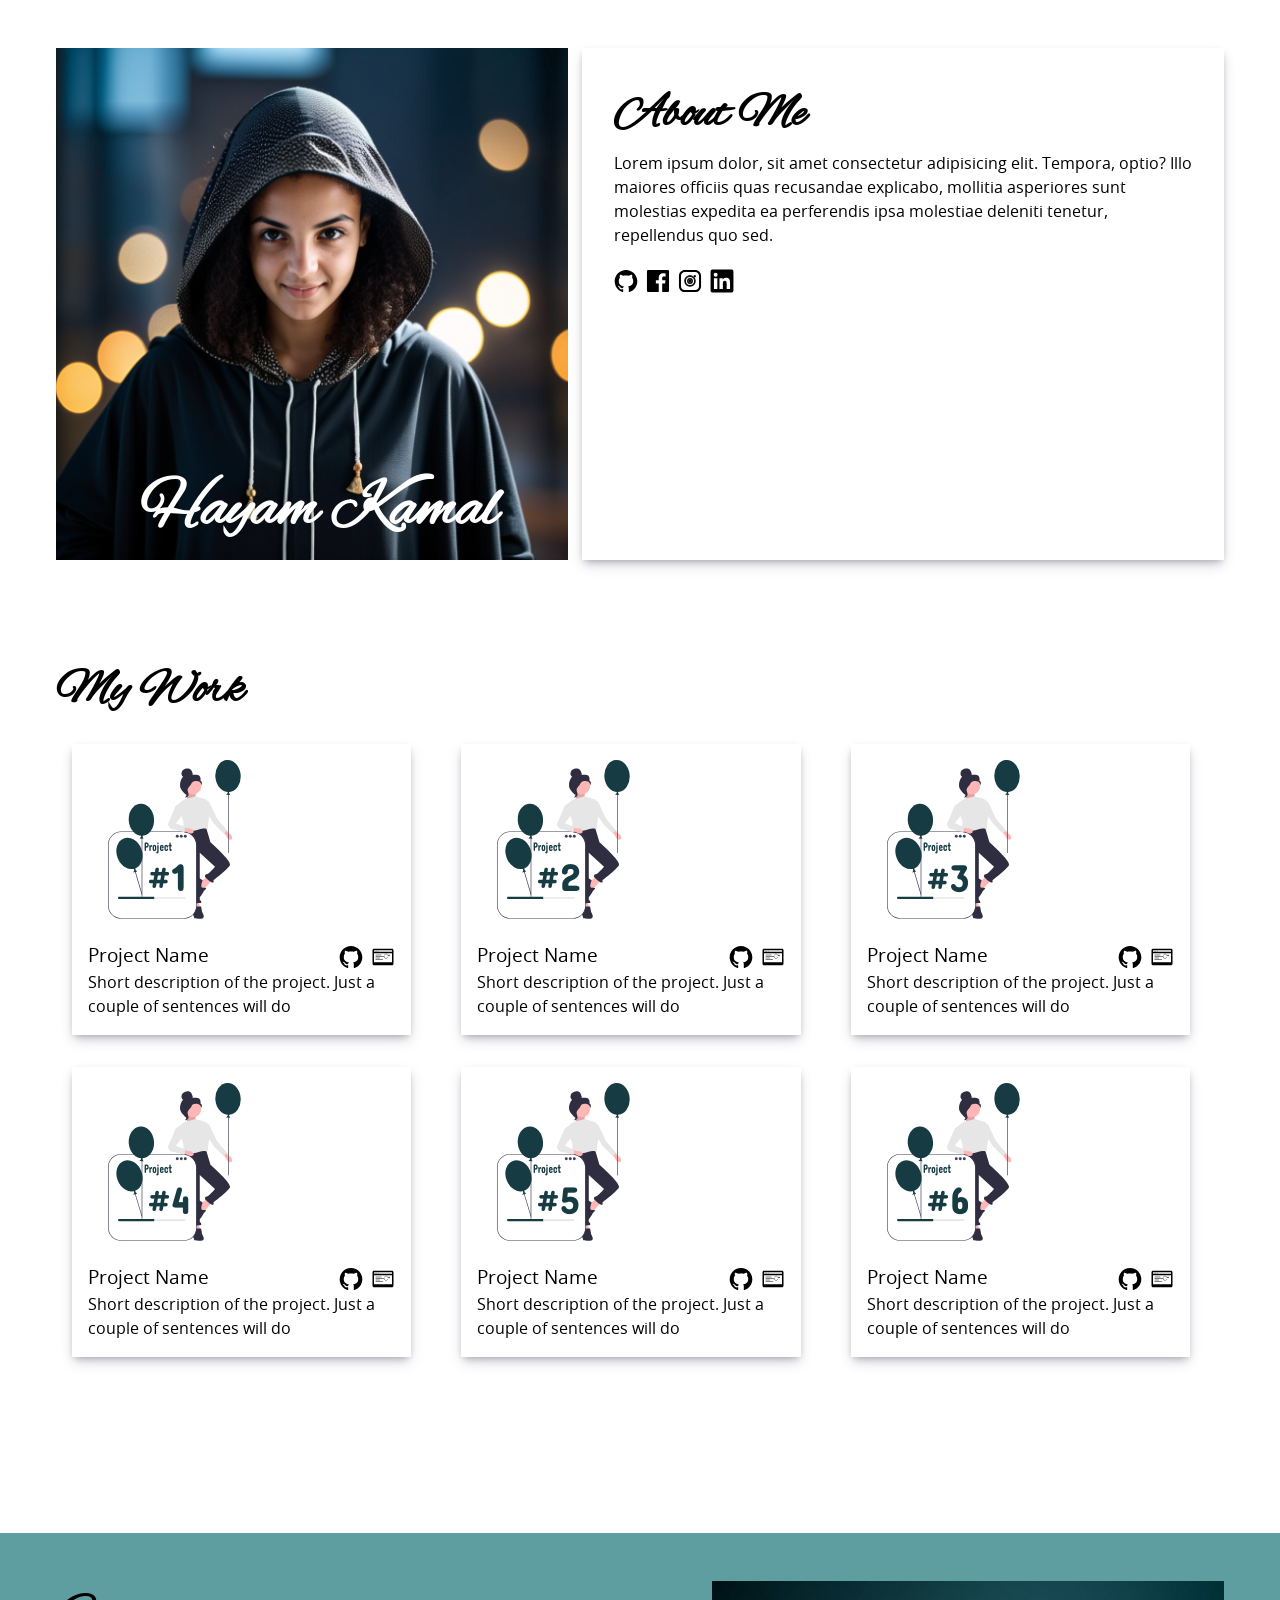
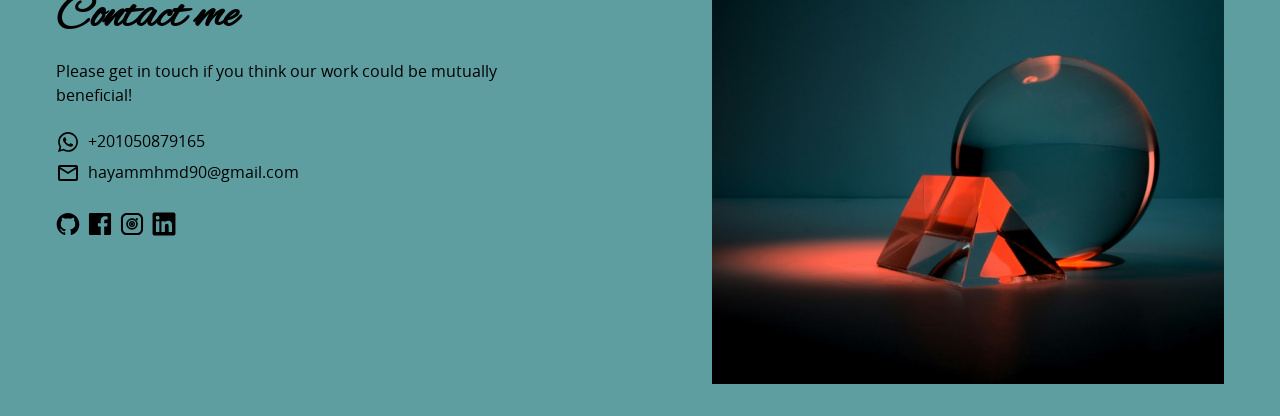
==== commit f61ac8e8: "style(footer): make it responsible with media queries" ====
--- a/src/index.html
+++ b/src/index.html
@@ -30,130 +30,155 @@
   <body>
     <header>
       <!-- Header content -->
+      <div class="header-wrapper">
+        <div class="name-and-image">
+          <h1 id="name">Hayam Kamal</h1>
+          <div>
+            <picture>
+              <source
+                media="(max-width: 767px)"
+                sizes="(max-width: 767px) 100vw, 767px"
+                srcset="
+                  ./images/profile-versions/profile_zvxkeb/profile_zvxkeb_ar_1_1,c_fill,g_auto__c_scale,w_200.png 200w,
+                  ./images/profile-versions/profile_zvxkeb/profile_zvxkeb_ar_1_1,c_fill,g_auto__c_scale,w_255.png 255w,
+                  ./images/profile-versions/profile_zvxkeb/profile_zvxkeb_ar_1_1,c_fill,g_auto__c_scale,w_302.png 302w,
+                  ./images/profile-versions/profile_zvxkeb/profile_zvxkeb_ar_1_1,c_fill,g_auto__c_scale,w_344.png 344w,
+                  ./images/profile-versions/profile_zvxkeb/profile_zvxkeb_ar_1_1,c_fill,g_auto__c_scale,w_383.png 383w,
+                  ./images/profile-versions/profile_zvxkeb/profile_zvxkeb_ar_1_1,c_fill,g_auto__c_scale,w_419.png 419w,
+                  ./images/profile-versions/profile_zvxkeb/profile_zvxkeb_ar_1_1,c_fill,g_auto__c_scale,w_453.png 453w,
+                  ./images/profile-versions/profile_zvxkeb/profile_zvxkeb_ar_1_1,c_fill,g_auto__c_scale,w_485.png 485w,
+                  ./images/profile-versions/profile_zvxkeb/profile_zvxkeb_ar_1_1,c_fill,g_auto__c_scale,w_516.png 516w,
+                  ./images/profile-versions/profile_zvxkeb/profile_zvxkeb_ar_1_1,c_fill,g_auto__c_scale,w_545.png 545w,
+                  ./images/profile-versions/profile_zvxkeb/profile_zvxkeb_ar_1_1,c_fill,g_auto__c_scale,w_574.png 574w,
+                  ./images/profile-versions/profile_zvxkeb/profile_zvxkeb_ar_1_1,c_fill,g_auto__c_scale,w_601.png 601w,
+                  ./images/profile-versions/profile_zvxkeb/profile_zvxkeb_ar_1_1,c_fill,g_auto__c_scale,w_628.png 628w,
+                  ./images/profile-versions/profile_zvxkeb/profile_zvxkeb_ar_1_1,c_fill,g_auto__c_scale,w_654.png 654w,
+                  ./images/profile-versions/profile_zvxkeb/profile_zvxkeb_ar_1_1,c_fill,g_auto__c_scale,w_680.png 680w,
+                  ./images/profile-versions/profile_zvxkeb/profile_zvxkeb_ar_1_1,c_fill,g_auto__c_scale,w_706.png 706w,
+                  ./images/profile-versions/profile_zvxkeb/profile_zvxkeb_ar_1_1,c_fill,g_auto__c_scale,w_731.png 731w,
+                  ./images/profile-versions/profile_zvxkeb/profile_zvxkeb_ar_1_1,c_fill,g_auto__c_scale,w_754.png 754w,
+                  ./images/profile-versions/profile_zvxkeb/profile_zvxkeb_ar_1_1,c_fill,g_auto__c_scale,w_763.png 763w,
+                  ./images/profile-versions/profile_zvxkeb/profile_zvxkeb_ar_1_1,c_fill,g_auto__c_scale,w_767.png 767w
+                "
+              />
+              <source
+                media="(min-width: 768px) and (max-width: 991px)"
+                sizes="(max-width: 991px) 70vw, 694px"
+                srcset="
+                  ./images/profile-versions/profile_zvxkeb/profile_zvxkeb_ar_4_3,c_fill,g_auto__c_scale,w_538.png 538w,
+                  ./images/profile-versions/profile_zvxkeb/profile_zvxkeb_ar_4_3,c_fill,g_auto__c_scale,w_564.png 564w,
+                  ./images/profile-versions/profile_zvxkeb/profile_zvxkeb_ar_4_3,c_fill,g_auto__c_scale,w_589.png 589w,
+                  ./images/profile-versions/profile_zvxkeb/profile_zvxkeb_ar_4_3,c_fill,g_auto__c_scale,w_612.png 612w,
+                  ./images/profile-versions/profile_zvxkeb/profile_zvxkeb_ar_4_3,c_fill,g_auto__c_scale,w_637.png 637w,
+                  ./images/profile-versions/profile_zvxkeb/profile_zvxkeb_ar_4_3,c_fill,g_auto__c_scale,w_661.png 661w,
+                  ./images/profile-versions/profile_zvxkeb/profile_zvxkeb_ar_4_3,c_fill,g_auto__c_scale,w_683.png 683w,
+                  ./images/profile-versions/profile_zvxkeb/profile_zvxkeb_ar_4_3,c_fill,g_auto__c_scale,w_691.png 691w,
+                  ./images/profile-versions/profile_zvxkeb/profile_zvxkeb_ar_4_3,c_fill,g_auto__c_scale,w_694.png 694w
+                "
+              />
+              <source
+                media="(min-width: 992px) and (max-width: 1199px)"
+                sizes="(max-width: 1200px) 60vw, 720px"
+                srcset="
+                  ./images/profile-versions/profile_zvxkeb/profile_zvxkeb_ar_16_9,c_fill,g_auto__c_scale,w_596.png 596w,
+                  ./images/profile-versions/profile_zvxkeb/profile_zvxkeb_ar_16_9,c_fill,g_auto__c_scale,w_625.png 625w,
+                  ./images/profile-versions/profile_zvxkeb/profile_zvxkeb_ar_16_9,c_fill,g_auto__c_scale,w_652.png 652w,
+                  ./images/profile-versions/profile_zvxkeb/profile_zvxkeb_ar_16_9,c_fill,g_auto__c_scale,w_681.png 681w,
+                  ./images/profile-versions/profile_zvxkeb/profile_zvxkeb_ar_16_9,c_fill,g_auto__c_scale,w_710.png 710w,
+                  ./images/profile-versions/profile_zvxkeb/profile_zvxkeb_ar_16_9,c_fill,g_auto__c_scale,w_717.png 717w,
+                  ./images/profile-versions/profile_zvxkeb/profile_zvxkeb_ar_16_9,c_fill,g_auto__c_scale,w_720.png 720w
+                "
+              />
+              <img
+                sizes="(max-width: 2560px) 40vw, 1024px"
+                srcset="
+                  ./images/profile-versions/profile_zvxkeb/profile_zvxkeb_c_scale,w_480.png   480w,
+                  ./images/profile-versions/profile_zvxkeb/profile_zvxkeb_c_scale,w_522.png   522w,
+                  ./images/profile-versions/profile_zvxkeb/profile_zvxkeb_c_scale,w_562.png   562w,
+                  ./images/profile-versions/profile_zvxkeb/profile_zvxkeb_c_scale,w_599.png   599w,
+                  ./images/profile-versions/profile_zvxkeb/profile_zvxkeb_c_scale,w_636.png   636w,
+                  ./images/profile-versions/profile_zvxkeb/profile_zvxkeb_c_scale,w_670.png   670w,
+                  ./images/profile-versions/profile_zvxkeb/profile_zvxkeb_c_scale,w_704.png   704w,
+                  ./images/profile-versions/profile_zvxkeb/profile_zvxkeb_c_scale,w_735.png   735w,
+                  ./images/profile-versions/profile_zvxkeb/profile_zvxkeb_c_scale,w_766.png   766w,
+                  ./images/profile-versions/profile_zvxkeb/profile_zvxkeb_c_scale,w_797.png   797w,
+                  ./images/profile-versions/profile_zvxkeb/profile_zvxkeb_c_scale,w_827.png   827w,
+                  ./images/profile-versions/profile_zvxkeb/profile_zvxkeb_c_scale,w_856.png   856w,
+                  ./images/profile-versions/profile_zvxkeb/profile_zvxkeb_c_scale,w_885.png   885w,
+                  ./images/profile-versions/profile_zvxkeb/profile_zvxkeb_c_scale,w_913.png   913w,
+                  ./images/profile-versions/profile_zvxkeb/profile_zvxkeb_c_scale,w_942.png   942w,
+                  ./images/profile-versions/profile_zvxkeb/profile_zvxkeb_c_scale,w_968.png   968w,
+                  ./images/profile-versions/profile_zvxkeb/profile_zvxkeb_c_scale,w_996.png   996w,
+                  ./images/profile-versions/profile_zvxkeb/profile_zvxkeb_c_scale,w_1023.png 1023w,
+                  ./images/profile-versions/profile_zvxkeb/profile_zvxkeb_c_scale,w_1024.png 1024w
+                "
+                src="./images/profile-versions/profile_zvxkeb/profile_zvxkeb_c_scale,w_1024.png"
+                alt="Profile of Hayam"
+              />
+            </picture>
+          </div>
+        </div>
+        <section class="about-me">
+          <h2 id="about-me--header">About Me</h2>
+          <p id="about-me--text">
+            Lorem ipsum dolor, sit amet consectetur adipisicing elit. Tempora,
+            optio? Illo maiores officiis quas recusandae explicabo, mollitia
+            asperiores sunt molestias expedita ea perferendis ipsa molestiae
+            deleniti tenetur, repellendus quo sed.
+          </p>
+          <div class="social-media-links one-line-icons">
+            <a
+              href="https://github.com/Hayam999"
+              target="_blank"
+              rel="noopener noreferrer"
+            >
+              <img
+                src="./icons/github-logo.svg"
+                alt="Github logo"
+                width="24"
+                height="34"
+              />
+            </a>
+            <a
+              href="https://www.facebook.com/HayamKamall"
+              target="_blank"
+              rel="noopener noreferrer"
+            >
+              <img
+                src="icons/facebook-logo.svg"
+                alt="Facebook logo"
+                width="24"
+                height="24"
+              />
+            </a>
 
-      <div>
-        <h1>Hayam Kamal</h1>
+            <a
+              href="https://www.instagram.com/hayam.kamal71/"
+              target="_blank"
+              rel="noopener noreferrer"
+            >
+              <img
+                src="icons/instagram-logo.svg"
+                alt="Instagram logo"
+                width="24"
+                height="24"
+              />
+            </a>
+            <a
+              href="https://www.linkedin.com/in/hayam-k-mohammed"
+              target="_blank"
+              rel="noopener noreferrer"
+            >
+              <img
+                src="icons/linked-in-logo.svg"
+                alt="Linked in logo"
+                width="24"
+                height="24"
+              />
+            </a>
+          </div>
+        </section>
       </div>
-
-      <div>
-        <picture>
-          <source
-            media="(max-width: 767px)"
-            sizes="(max-width: 767px) 100vw, 767px"
-            srcset="
-              ./images/profile-versions/profile_zvxkeb/profile_zvxkeb_ar_1_1,c_fill,g_auto__c_scale,w_200.png 200w,
-              ./images/profile-versions/profile_zvxkeb/profile_zvxkeb_ar_1_1,c_fill,g_auto__c_scale,w_255.png 255w,
-              ./images/profile-versions/profile_zvxkeb/profile_zvxkeb_ar_1_1,c_fill,g_auto__c_scale,w_302.png 302w,
-              ./images/profile-versions/profile_zvxkeb/profile_zvxkeb_ar_1_1,c_fill,g_auto__c_scale,w_344.png 344w,
-              ./images/profile-versions/profile_zvxkeb/profile_zvxkeb_ar_1_1,c_fill,g_auto__c_scale,w_383.png 383w,
-              ./images/profile-versions/profile_zvxkeb/profile_zvxkeb_ar_1_1,c_fill,g_auto__c_scale,w_419.png 419w,
-              ./images/profile-versions/profile_zvxkeb/profile_zvxkeb_ar_1_1,c_fill,g_auto__c_scale,w_453.png 453w,
-              ./images/profile-versions/profile_zvxkeb/profile_zvxkeb_ar_1_1,c_fill,g_auto__c_scale,w_485.png 485w,
-              ./images/profile-versions/profile_zvxkeb/profile_zvxkeb_ar_1_1,c_fill,g_auto__c_scale,w_516.png 516w,
-              ./images/profile-versions/profile_zvxkeb/profile_zvxkeb_ar_1_1,c_fill,g_auto__c_scale,w_545.png 545w,
-              ./images/profile-versions/profile_zvxkeb/profile_zvxkeb_ar_1_1,c_fill,g_auto__c_scale,w_574.png 574w,
-              ./images/profile-versions/profile_zvxkeb/profile_zvxkeb_ar_1_1,c_fill,g_auto__c_scale,w_601.png 601w,
-              ./images/profile-versions/profile_zvxkeb/profile_zvxkeb_ar_1_1,c_fill,g_auto__c_scale,w_628.png 628w,
-              ./images/profile-versions/profile_zvxkeb/profile_zvxkeb_ar_1_1,c_fill,g_auto__c_scale,w_654.png 654w,
-              ./images/profile-versions/profile_zvxkeb/profile_zvxkeb_ar_1_1,c_fill,g_auto__c_scale,w_680.png 680w,
-              ./images/profile-versions/profile_zvxkeb/profile_zvxkeb_ar_1_1,c_fill,g_auto__c_scale,w_706.png 706w,
-              ./images/profile-versions/profile_zvxkeb/profile_zvxkeb_ar_1_1,c_fill,g_auto__c_scale,w_731.png 731w,
-              ./images/profile-versions/profile_zvxkeb/profile_zvxkeb_ar_1_1,c_fill,g_auto__c_scale,w_754.png 754w,
-              ./images/profile-versions/profile_zvxkeb/profile_zvxkeb_ar_1_1,c_fill,g_auto__c_scale,w_763.png 763w,
-              ./images/profile-versions/profile_zvxkeb/profile_zvxkeb_ar_1_1,c_fill,g_auto__c_scale,w_767.png 767w
-            "
-          />
-          <source
-            media="(min-width: 768px) and (max-width: 991px)"
-            sizes="(max-width: 991px) 70vw, 694px"
-            srcset="
-              ./images/profile-versions/profile_zvxkeb/profile_zvxkeb_ar_4_3,c_fill,g_auto__c_scale,w_538.png 538w,
-              ./images/profile-versions/profile_zvxkeb/profile_zvxkeb_ar_4_3,c_fill,g_auto__c_scale,w_564.png 564w,
-              ./images/profile-versions/profile_zvxkeb/profile_zvxkeb_ar_4_3,c_fill,g_auto__c_scale,w_589.png 589w,
-              ./images/profile-versions/profile_zvxkeb/profile_zvxkeb_ar_4_3,c_fill,g_auto__c_scale,w_612.png 612w,
-              ./images/profile-versions/profile_zvxkeb/profile_zvxkeb_ar_4_3,c_fill,g_auto__c_scale,w_637.png 637w,
-              ./images/profile-versions/profile_zvxkeb/profile_zvxkeb_ar_4_3,c_fill,g_auto__c_scale,w_661.png 661w,
-              ./images/profile-versions/profile_zvxkeb/profile_zvxkeb_ar_4_3,c_fill,g_auto__c_scale,w_683.png 683w,
-              ./images/profile-versions/profile_zvxkeb/profile_zvxkeb_ar_4_3,c_fill,g_auto__c_scale,w_691.png 691w,
-              ./images/profile-versions/profile_zvxkeb/profile_zvxkeb_ar_4_3,c_fill,g_auto__c_scale,w_694.png 694w
-            "
-          />
-          <source
-            media="(min-width: 992px) and (max-width: 1199px)"
-            sizes="(max-width: 1200px) 60vw, 720px"
-            srcset="
-              ./images/profile-versions/profile_zvxkeb/profile_zvxkeb_ar_16_9,c_fill,g_auto__c_scale,w_596.png 596w,
-              ./images/profile-versions/profile_zvxkeb/profile_zvxkeb_ar_16_9,c_fill,g_auto__c_scale,w_625.png 625w,
-              ./images/profile-versions/profile_zvxkeb/profile_zvxkeb_ar_16_9,c_fill,g_auto__c_scale,w_652.png 652w,
-              ./images/profile-versions/profile_zvxkeb/profile_zvxkeb_ar_16_9,c_fill,g_auto__c_scale,w_681.png 681w,
-              ./images/profile-versions/profile_zvxkeb/profile_zvxkeb_ar_16_9,c_fill,g_auto__c_scale,w_710.png 710w,
-              ./images/profile-versions/profile_zvxkeb/profile_zvxkeb_ar_16_9,c_fill,g_auto__c_scale,w_717.png 717w,
-              ./images/profile-versions/profile_zvxkeb/profile_zvxkeb_ar_16_9,c_fill,g_auto__c_scale,w_720.png 720w
-            "
-          />
-          <img
-            sizes="(max-width: 2560px) 40vw, 1024px"
-            srcset="
-              ./images/profile-versions/profile_zvxkeb/profile_zvxkeb_c_scale,w_480.png   480w,
-              ./images/profile-versions/profile_zvxkeb/profile_zvxkeb_c_scale,w_522.png   522w,
-              ./images/profile-versions/profile_zvxkeb/profile_zvxkeb_c_scale,w_562.png   562w,
-              ./images/profile-versions/profile_zvxkeb/profile_zvxkeb_c_scale,w_599.png   599w,
-              ./images/profile-versions/profile_zvxkeb/profile_zvxkeb_c_scale,w_636.png   636w,
-              ./images/profile-versions/profile_zvxkeb/profile_zvxkeb_c_scale,w_670.png   670w,
-              ./images/profile-versions/profile_zvxkeb/profile_zvxkeb_c_scale,w_704.png   704w,
-              ./images/profile-versions/profile_zvxkeb/profile_zvxkeb_c_scale,w_735.png   735w,
-              ./images/profile-versions/profile_zvxkeb/profile_zvxkeb_c_scale,w_766.png   766w,
-              ./images/profile-versions/profile_zvxkeb/profile_zvxkeb_c_scale,w_797.png   797w,
-              ./images/profile-versions/profile_zvxkeb/profile_zvxkeb_c_scale,w_827.png   827w,
-              ./images/profile-versions/profile_zvxkeb/profile_zvxkeb_c_scale,w_856.png   856w,
-              ./images/profile-versions/profile_zvxkeb/profile_zvxkeb_c_scale,w_885.png   885w,
-              ./images/profile-versions/profile_zvxkeb/profile_zvxkeb_c_scale,w_913.png   913w,
-              ./images/profile-versions/profile_zvxkeb/profile_zvxkeb_c_scale,w_942.png   942w,
-              ./images/profile-versions/profile_zvxkeb/profile_zvxkeb_c_scale,w_968.png   968w,
-              ./images/profile-versions/profile_zvxkeb/profile_zvxkeb_c_scale,w_996.png   996w,
-              ./images/profile-versions/profile_zvxkeb/profile_zvxkeb_c_scale,w_1023.png 1023w,
-              ./images/profile-versions/profile_zvxkeb/profile_zvxkeb_c_scale,w_1024.png 1024w
-            "
-            src="./images/profile-versions/profile_zvxkeb/profile_zvxkeb_c_scale,w_1024.png"
-            alt="Profile of Hayam"
-          />
-        </picture>
-      </div>
-      <section class="about-me">
-        <h2>About Me</h2>
-        <p>
-          Lorem ipsum dolor, sit amet consectetur adipisicing elit. Tempora,
-          optio? Illo maiores officiis quas recusandae explicabo, mollitia
-          asperiores sunt molestias expedita ea perferendis ipsa molestiae
-          deleniti tenetur, repellendus quo sed.
-        </p>
-        <div class="social-media-links one-line-icons">
-          <img
-            src="./icons/github-logo.svg"
-            alt="Github logo"
-            width="24"
-            height="34"
-          />
-          <img
-            src="icons/facebook-logo.svg"
-            alt="Facebook logo"
-            width="24"
-            height="24"
-          />
-          <img
-            src="icons/instagram-logo.svg"
-            alt="Instagram logo"
-            width="24"
-            height="24"
-          />
-          <img
-            src="icons/linked-in-logo.svg"
-            alt="Linked in logo"
-            width="24"
-            height="24"
-          />
-        </div>
-      </section>
     </header>
     <main>
       <!-- Main content -->
@@ -349,103 +374,128 @@
       </section>
     </main>
     <footer>
-      <section>
-        <h2>Contact me</h2>
-        <p>
-          Please get in touch if you think our work could be mutually
-          beneficial!
-        </p>
-
-        <p>1234 Random Road Random Town, California 12345</p>
-
-        <div>
-          <span class="one-line-icon-with-text"
-            ><img
-              src="icons/whatsapp-icon.svg"
-              alt="Whatsapp icon"
-              width="24"
-              height="24"
-            />555-555-5555</span
+      <div class="footer-wrapper">
+        <section class="contact-me">
+          <h2 id="contact-me-header">Contact me</h2>
+          <p id="formal-invetation">
+            Please get in touch if you think our work could be mutually
+            beneficial!
+          </p>
+          <div>
+            <span id="phone-number" class="one-line-icon-with-text"
+              ><img
+                src="icons/whatsapp-icon.svg"
+                alt="Whatsapp icon"
+                width="24"
+                height="24"
+              />+201050879165</span
+            >
+          </div>
+          <div>
+            <p id="email" class="one-line-icon-with-text">
+              <img
+                src="icons/email-icon.svg"
+                alt="Email icon"
+                width="24"
+                height="24"
+              />hayammhmd90@gmail.com
+            </p>
+          </div>
+          <div
+            id="footer-social-media"
+            class="social-media-links one-line-icons"
           >
+            <a
+              href="https://github.com/Hayam999"
+              target="_blank"
+              rel="noopener noreferrer"
+            >
+              <img
+                src="./icons/github-logo.svg"
+                alt="Github logo"
+                width="24"
+                height="34"
+              />
+            </a>
+            <a
+              href="https://www.facebook.com/HayamKamall"
+              target="_blank"
+              rel="noopener noreferrer"
+            >
+              <img
+                src="icons/facebook-logo.svg"
+                alt="Facebook logo"
+                width="24"
+                height="24"
+              />
+            </a>
+            <a
+              href="https://www.instagram.com/hayam.kamal71/"
+              target="_blank"
+              rel="noopener noreferrer"
+            >
+              <img
+                src="icons/instagram-logo.svg"
+                alt="Instagram logo"
+                width="24"
+                height="24"
+              />
+            </a>
+            <a
+              href="https://www.linkedin.com/in/hayam-k-mohammed"
+              target="_blank"
+              rel="noopener noreferrer"
+            >
+              <img
+                src="icons/linked-in-logo.svg"
+                alt="Linked in logo"
+                width="24"
+                height="24"
+              />
+            </a>
+          </div>
+        </section>
+        <div id="footer-img">
+          <picture>
+            <source
+              media="(max-width: 767px)"
+              sizes="(max-width: 767px) 100vw, 767px"
+              srcset="
+                ./images/footer-versions/michael-dziedzic-gEN5Btvf2Eg-unsplash_bbhnlz/michael-dziedzic-gEN5Btvf2Eg-unsplash_bbhnlz_ar_1_1,c_fill,g_auto__c_scale,w_200.jpg 200w,
+                ./images/footer-versions/michael-dziedzic-gEN5Btvf2Eg-unsplash_bbhnlz/michael-dziedzic-gEN5Btvf2Eg-unsplash_bbhnlz_ar_1_1,c_fill,g_auto__c_scale,w_589.jpg 589w,
+                ./images/footer-versions/michael-dziedzic-gEN5Btvf2Eg-unsplash_bbhnlz/michael-dziedzic-gEN5Btvf2Eg-unsplash_bbhnlz_ar_1_1,c_fill,g_auto__c_scale,w_767.jpg 767w
+              "
+            />
+            <source
+              media="(min-width: 768px) and (max-width: 991px)"
+              sizes="(max-width: 991px) 70vw, 694px"
+              srcset="
+                ./images/footer-versions/michael-dziedzic-gEN5Btvf2Eg-unsplash_bbhnlz/michael-dziedzic-gEN5Btvf2Eg-unsplash_bbhnlz_ar_4_3,c_fill,g_auto__c_scale,w_538.jpg 538w,
+                ./images/footer-versions/michael-dziedzic-gEN5Btvf2Eg-unsplash_bbhnlz/michael-dziedzic-gEN5Btvf2Eg-unsplash_bbhnlz_ar_4_3,c_fill,g_auto__c_scale,w_694.jpg 694w
+              "
+            />
+            <source
+              media="(min-width: 992px) and (max-width: 1199px)"
+              sizes="(max-width: 1200px) 60vw, 720px"
+              srcset="
+                ./images/footer-versions/michael-dziedzic-gEN5Btvf2Eg-unsplash_bbhnlz/michael-dziedzic-gEN5Btvf2Eg-unsplash_bbhnlz_ar_16_9,c_fill,g_auto__c_scale,w_596.jpg 596w,
+                ./images/footer-versions/michael-dziedzic-gEN5Btvf2Eg-unsplash_bbhnlz/michael-dziedzic-gEN5Btvf2Eg-unsplash_bbhnlz_ar_16_9,c_fill,g_auto__c_scale,w_720.jpg 720w
+              "
+            />
+            <img
+              sizes="(max-width: 3500px) 40vw, 1400px"
+              srcset="
+                ./images/footer-versions/michael-dziedzic-gEN5Btvf2Eg-unsplash_bbhnlz/michael-dziedzic-gEN5Btvf2Eg-unsplash_bbhnlz_c_scale,w_480.jpg   480w,
+                ./images/footer-versions/michael-dziedzic-gEN5Btvf2Eg-unsplash_bbhnlz/michael-dziedzic-gEN5Btvf2Eg-unsplash_bbhnlz_c_scale,w_845.jpg   845w,
+                ./images/footer-versions/michael-dziedzic-gEN5Btvf2Eg-unsplash_bbhnlz/michael-dziedzic-gEN5Btvf2Eg-unsplash_bbhnlz_c_scale,w_1119.jpg 1119w,
+                ./images/footer-versions/michael-dziedzic-gEN5Btvf2Eg-unsplash_bbhnlz/michael-dziedzic-gEN5Btvf2Eg-unsplash_bbhnlz_c_scale,w_1367.jpg 1367w,
+                ./images/footer-versions/michael-dziedzic-gEN5Btvf2Eg-unsplash_bbhnlz/michael-dziedzic-gEN5Btvf2Eg-unsplash_bbhnlz_c_scale,w_1400.jpg 1400w
+              "
+              src="./images/footer-versions/michael-dziedzic-gEN5Btvf2Eg-unsplash_bbhnlz/michael-dziedzic-gEN5Btvf2Eg-unsplash_bbhnlz_c_scale,w_1400.jpg"
+              alt="Artisitc drop of water"
+            />
+          </picture>
         </div>
-        <div>
-          <span class="one-line-icon-with-text"
-            ><img
-              src="icons/email-icon.svg"
-              alt="Email icon"
-              width="24"
-              height="24"
-            />hayammhmd90@gmail.com</span
-          >
-        </div>
-        <div class="social-media-links one-line-icons">
-          <img
-            src="./icons/github-logo.svg"
-            alt="Github logo"
-            width="24"
-            height="34"
-          />
-          <img
-            src="icons/facebook-logo.svg"
-            alt="Facebook logo"
-            width="24"
-            height="24"
-          />
-          <img
-            src="icons/instagram-logo.svg"
-            alt="Instagram logo"
-            width="24"
-            height="24"
-          />
-
-          <img
-            src="icons/linked-in-logo.svg"
-            alt="Linked in logo"
-            width="24"
-            height="24"
-          />
-        </div>
-      </section>
-      <div>
-        <picture>
-          <source
-            media="(max-width: 767px)"
-            sizes="(max-width: 767px) 100vw, 767px"
-            srcset="
-              ./images/footer-versions/michael-dziedzic-gEN5Btvf2Eg-unsplash_bbhnlz/michael-dziedzic-gEN5Btvf2Eg-unsplash_bbhnlz_ar_1_1,c_fill,g_auto__c_scale,w_200.jpg 200w,
-              ./images/footer-versions/michael-dziedzic-gEN5Btvf2Eg-unsplash_bbhnlz/michael-dziedzic-gEN5Btvf2Eg-unsplash_bbhnlz_ar_1_1,c_fill,g_auto__c_scale,w_589.jpg 589w,
-              ./images/footer-versions/michael-dziedzic-gEN5Btvf2Eg-unsplash_bbhnlz/michael-dziedzic-gEN5Btvf2Eg-unsplash_bbhnlz_ar_1_1,c_fill,g_auto__c_scale,w_767.jpg 767w
-            "
-          />
-          <source
-            media="(min-width: 768px) and (max-width: 991px)"
-            sizes="(max-width: 991px) 70vw, 694px"
-            srcset="
-              ./images/footer-versions/michael-dziedzic-gEN5Btvf2Eg-unsplash_bbhnlz/michael-dziedzic-gEN5Btvf2Eg-unsplash_bbhnlz_ar_4_3,c_fill,g_auto__c_scale,w_538.jpg 538w,
-              ./images/footer-versions/michael-dziedzic-gEN5Btvf2Eg-unsplash_bbhnlz/michael-dziedzic-gEN5Btvf2Eg-unsplash_bbhnlz_ar_4_3,c_fill,g_auto__c_scale,w_694.jpg 694w
-            "
-          />
-          <source
-            media="(min-width: 992px) and (max-width: 1199px)"
-            sizes="(max-width: 1200px) 60vw, 720px"
-            srcset="
-              ./images/footer-versions/michael-dziedzic-gEN5Btvf2Eg-unsplash_bbhnlz/michael-dziedzic-gEN5Btvf2Eg-unsplash_bbhnlz_ar_16_9,c_fill,g_auto__c_scale,w_596.jpg 596w,
-              ./images/footer-versions/michael-dziedzic-gEN5Btvf2Eg-unsplash_bbhnlz/michael-dziedzic-gEN5Btvf2Eg-unsplash_bbhnlz_ar_16_9,c_fill,g_auto__c_scale,w_720.jpg 720w
-            "
-          />
-          <img
-            sizes="(max-width: 3500px) 40vw, 1400px"
-            srcset="
-              ./images/footer-versions/michael-dziedzic-gEN5Btvf2Eg-unsplash_bbhnlz/michael-dziedzic-gEN5Btvf2Eg-unsplash_bbhnlz_c_scale,w_480.jpg   480w,
-              ./images/footer-versions/michael-dziedzic-gEN5Btvf2Eg-unsplash_bbhnlz/michael-dziedzic-gEN5Btvf2Eg-unsplash_bbhnlz_c_scale,w_845.jpg   845w,
-              ./images/footer-versions/michael-dziedzic-gEN5Btvf2Eg-unsplash_bbhnlz/michael-dziedzic-gEN5Btvf2Eg-unsplash_bbhnlz_c_scale,w_1119.jpg 1119w,
-              ./images/footer-versions/michael-dziedzic-gEN5Btvf2Eg-unsplash_bbhnlz/michael-dziedzic-gEN5Btvf2Eg-unsplash_bbhnlz_c_scale,w_1367.jpg 1367w,
-              ./images/footer-versions/michael-dziedzic-gEN5Btvf2Eg-unsplash_bbhnlz/michael-dziedzic-gEN5Btvf2Eg-unsplash_bbhnlz_c_scale,w_1400.jpg 1400w
-            "
-            src="./images/footer-versions/michael-dziedzic-gEN5Btvf2Eg-unsplash_bbhnlz/michael-dziedzic-gEN5Btvf2Eg-unsplash_bbhnlz_c_scale,w_1400.jpg"
-            alt="Artisitc drop of water"
-          />
-        </picture>
       </div>
     </footer>
   </body>
--- a/src/styles.css
+++ b/src/styles.css
@@ -102,11 +102,13 @@
   isolation: isolate;
 }
 
-header,
+header {
+  padding: 3rem var(--side-padding) 4rem var(--side-padding);
+}
+
 footer {
   background-color: cadetblue;
-  padding-right: var(--side-padding);
-  padding-left: var(--side-padding);
+  padding: 3em var(--side-padding) 2em var(--side-padding);
 }
 
 .one-line-icon-with-text,
@@ -163,3 +165,112 @@
   max-width: 10rem;
   height: auto;
 }
+
+#phone-number,
+#contact-me-header {
+  margin-bottom: 0.4rem;
+}
+
+#formal-invetation,
+#email {
+  margin-bottom: 1.4rem;
+}
+
+.footer-wrapper {
+  display: flex;
+}
+.contact-me {
+  display: flex;
+  flex-direction: column;
+}
+
+#footer-img {
+  display: flex;
+}
+
+#about-me--text {
+  margin-bottom: 1rem;
+}
+
+.header-wrapper {
+  display: flex;
+}
+
+.name-and-image {
+  position: relative;
+  display: flex;
+}
+
+#name {
+  position: absolute;
+  color: white;
+  text-align: center;
+}
+
+.about-me {
+  padding: 2rem;
+  box-shadow:
+    rgba(50, 50, 93, 0.25) 0px 6px 12px -2px,
+    rgba(0, 0, 0, 0.3) 0px 3px 7px -3px;
+}
+
+@media (min-width: 1200px) {
+  .footer-wrapper {
+    align-items: flex-start;
+    justify-content: space-between;
+  }
+
+  .contact-me {
+    max-width: 38%;
+  }
+
+  .name-and-image {
+    min-width: 45%;
+  }
+
+  #name {
+    bottom: 0%;
+    width: 80%;
+    left: 10%;
+    justify-self: center;
+  }
+}
+
+@media (min-width: 920px) and (max-width: 1200px) {
+  .footer-wrapper {
+    align-items: flex-start;
+    justify-content: space-between;
+  }
+
+  .contact-me {
+    max-width: 48%;
+  }
+
+  #footer-img {
+    max-width: 50%;
+  }
+}
+
+@media (max-width: 919px) {
+  footer {
+    padding: 0;
+  }
+
+  .footer-wrapper {
+    flex-direction: column;
+  }
+
+  .contact-me {
+    padding: 1rem 2rem 2rem 2rem;
+  }
+
+  #footer-social-media {
+    align-self: flex-end;
+    margin-top: 2rem;
+  }
+
+  #footer-img {
+    align-self: center;
+    max-width: 100%;
+  }
+}
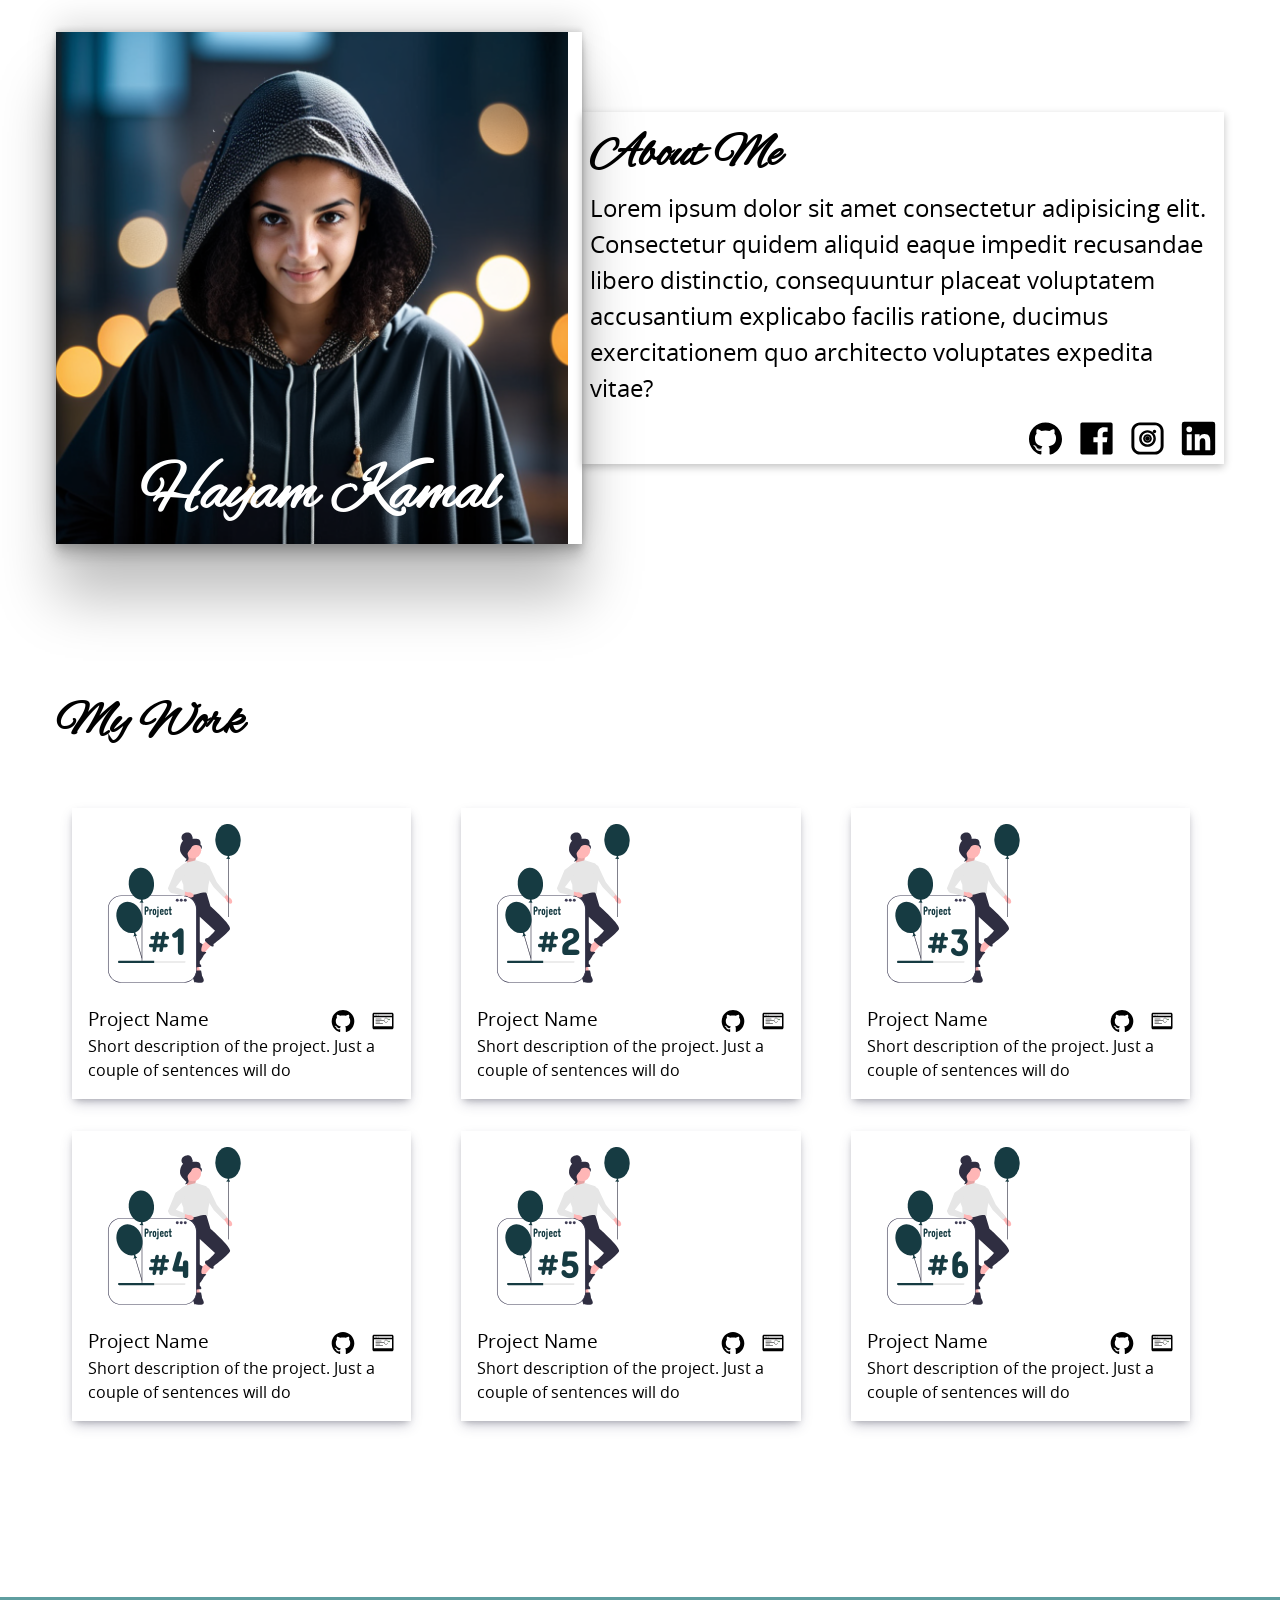
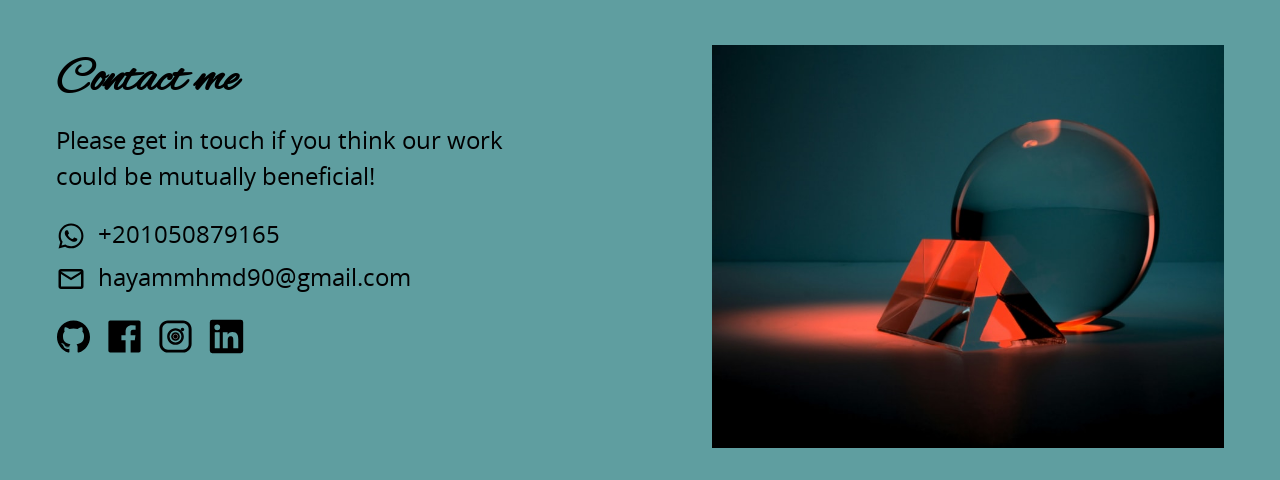
==== commit dae7b5aa: "style(header):  Add styles for width above 1200px" ====
--- a/src/index.html
+++ b/src/index.html
@@ -33,149 +33,150 @@
       <div class="header-wrapper">
         <div class="name-and-image">
           <h1 id="name">Hayam Kamal</h1>
-          <div>
-            <picture>
-              <source
-                media="(max-width: 767px)"
-                sizes="(max-width: 767px) 100vw, 767px"
-                srcset="
-                  ./images/profile-versions/profile_zvxkeb/profile_zvxkeb_ar_1_1,c_fill,g_auto__c_scale,w_200.png 200w,
-                  ./images/profile-versions/profile_zvxkeb/profile_zvxkeb_ar_1_1,c_fill,g_auto__c_scale,w_255.png 255w,
-                  ./images/profile-versions/profile_zvxkeb/profile_zvxkeb_ar_1_1,c_fill,g_auto__c_scale,w_302.png 302w,
-                  ./images/profile-versions/profile_zvxkeb/profile_zvxkeb_ar_1_1,c_fill,g_auto__c_scale,w_344.png 344w,
-                  ./images/profile-versions/profile_zvxkeb/profile_zvxkeb_ar_1_1,c_fill,g_auto__c_scale,w_383.png 383w,
-                  ./images/profile-versions/profile_zvxkeb/profile_zvxkeb_ar_1_1,c_fill,g_auto__c_scale,w_419.png 419w,
-                  ./images/profile-versions/profile_zvxkeb/profile_zvxkeb_ar_1_1,c_fill,g_auto__c_scale,w_453.png 453w,
-                  ./images/profile-versions/profile_zvxkeb/profile_zvxkeb_ar_1_1,c_fill,g_auto__c_scale,w_485.png 485w,
-                  ./images/profile-versions/profile_zvxkeb/profile_zvxkeb_ar_1_1,c_fill,g_auto__c_scale,w_516.png 516w,
-                  ./images/profile-versions/profile_zvxkeb/profile_zvxkeb_ar_1_1,c_fill,g_auto__c_scale,w_545.png 545w,
-                  ./images/profile-versions/profile_zvxkeb/profile_zvxkeb_ar_1_1,c_fill,g_auto__c_scale,w_574.png 574w,
-                  ./images/profile-versions/profile_zvxkeb/profile_zvxkeb_ar_1_1,c_fill,g_auto__c_scale,w_601.png 601w,
-                  ./images/profile-versions/profile_zvxkeb/profile_zvxkeb_ar_1_1,c_fill,g_auto__c_scale,w_628.png 628w,
-                  ./images/profile-versions/profile_zvxkeb/profile_zvxkeb_ar_1_1,c_fill,g_auto__c_scale,w_654.png 654w,
-                  ./images/profile-versions/profile_zvxkeb/profile_zvxkeb_ar_1_1,c_fill,g_auto__c_scale,w_680.png 680w,
-                  ./images/profile-versions/profile_zvxkeb/profile_zvxkeb_ar_1_1,c_fill,g_auto__c_scale,w_706.png 706w,
-                  ./images/profile-versions/profile_zvxkeb/profile_zvxkeb_ar_1_1,c_fill,g_auto__c_scale,w_731.png 731w,
-                  ./images/profile-versions/profile_zvxkeb/profile_zvxkeb_ar_1_1,c_fill,g_auto__c_scale,w_754.png 754w,
-                  ./images/profile-versions/profile_zvxkeb/profile_zvxkeb_ar_1_1,c_fill,g_auto__c_scale,w_763.png 763w,
-                  ./images/profile-versions/profile_zvxkeb/profile_zvxkeb_ar_1_1,c_fill,g_auto__c_scale,w_767.png 767w
-                "
-              />
-              <source
-                media="(min-width: 768px) and (max-width: 991px)"
-                sizes="(max-width: 991px) 70vw, 694px"
-                srcset="
-                  ./images/profile-versions/profile_zvxkeb/profile_zvxkeb_ar_4_3,c_fill,g_auto__c_scale,w_538.png 538w,
-                  ./images/profile-versions/profile_zvxkeb/profile_zvxkeb_ar_4_3,c_fill,g_auto__c_scale,w_564.png 564w,
-                  ./images/profile-versions/profile_zvxkeb/profile_zvxkeb_ar_4_3,c_fill,g_auto__c_scale,w_589.png 589w,
-                  ./images/profile-versions/profile_zvxkeb/profile_zvxkeb_ar_4_3,c_fill,g_auto__c_scale,w_612.png 612w,
-                  ./images/profile-versions/profile_zvxkeb/profile_zvxkeb_ar_4_3,c_fill,g_auto__c_scale,w_637.png 637w,
-                  ./images/profile-versions/profile_zvxkeb/profile_zvxkeb_ar_4_3,c_fill,g_auto__c_scale,w_661.png 661w,
-                  ./images/profile-versions/profile_zvxkeb/profile_zvxkeb_ar_4_3,c_fill,g_auto__c_scale,w_683.png 683w,
-                  ./images/profile-versions/profile_zvxkeb/profile_zvxkeb_ar_4_3,c_fill,g_auto__c_scale,w_691.png 691w,
-                  ./images/profile-versions/profile_zvxkeb/profile_zvxkeb_ar_4_3,c_fill,g_auto__c_scale,w_694.png 694w
-                "
-              />
-              <source
-                media="(min-width: 992px) and (max-width: 1199px)"
-                sizes="(max-width: 1200px) 60vw, 720px"
-                srcset="
-                  ./images/profile-versions/profile_zvxkeb/profile_zvxkeb_ar_16_9,c_fill,g_auto__c_scale,w_596.png 596w,
-                  ./images/profile-versions/profile_zvxkeb/profile_zvxkeb_ar_16_9,c_fill,g_auto__c_scale,w_625.png 625w,
-                  ./images/profile-versions/profile_zvxkeb/profile_zvxkeb_ar_16_9,c_fill,g_auto__c_scale,w_652.png 652w,
-                  ./images/profile-versions/profile_zvxkeb/profile_zvxkeb_ar_16_9,c_fill,g_auto__c_scale,w_681.png 681w,
-                  ./images/profile-versions/profile_zvxkeb/profile_zvxkeb_ar_16_9,c_fill,g_auto__c_scale,w_710.png 710w,
-                  ./images/profile-versions/profile_zvxkeb/profile_zvxkeb_ar_16_9,c_fill,g_auto__c_scale,w_717.png 717w,
-                  ./images/profile-versions/profile_zvxkeb/profile_zvxkeb_ar_16_9,c_fill,g_auto__c_scale,w_720.png 720w
-                "
-              />
-              <img
-                sizes="(max-width: 2560px) 40vw, 1024px"
-                srcset="
-                  ./images/profile-versions/profile_zvxkeb/profile_zvxkeb_c_scale,w_480.png   480w,
-                  ./images/profile-versions/profile_zvxkeb/profile_zvxkeb_c_scale,w_522.png   522w,
-                  ./images/profile-versions/profile_zvxkeb/profile_zvxkeb_c_scale,w_562.png   562w,
-                  ./images/profile-versions/profile_zvxkeb/profile_zvxkeb_c_scale,w_599.png   599w,
-                  ./images/profile-versions/profile_zvxkeb/profile_zvxkeb_c_scale,w_636.png   636w,
-                  ./images/profile-versions/profile_zvxkeb/profile_zvxkeb_c_scale,w_670.png   670w,
-                  ./images/profile-versions/profile_zvxkeb/profile_zvxkeb_c_scale,w_704.png   704w,
-                  ./images/profile-versions/profile_zvxkeb/profile_zvxkeb_c_scale,w_735.png   735w,
-                  ./images/profile-versions/profile_zvxkeb/profile_zvxkeb_c_scale,w_766.png   766w,
-                  ./images/profile-versions/profile_zvxkeb/profile_zvxkeb_c_scale,w_797.png   797w,
-                  ./images/profile-versions/profile_zvxkeb/profile_zvxkeb_c_scale,w_827.png   827w,
-                  ./images/profile-versions/profile_zvxkeb/profile_zvxkeb_c_scale,w_856.png   856w,
-                  ./images/profile-versions/profile_zvxkeb/profile_zvxkeb_c_scale,w_885.png   885w,
-                  ./images/profile-versions/profile_zvxkeb/profile_zvxkeb_c_scale,w_913.png   913w,
-                  ./images/profile-versions/profile_zvxkeb/profile_zvxkeb_c_scale,w_942.png   942w,
-                  ./images/profile-versions/profile_zvxkeb/profile_zvxkeb_c_scale,w_968.png   968w,
-                  ./images/profile-versions/profile_zvxkeb/profile_zvxkeb_c_scale,w_996.png   996w,
-                  ./images/profile-versions/profile_zvxkeb/profile_zvxkeb_c_scale,w_1023.png 1023w,
-                  ./images/profile-versions/profile_zvxkeb/profile_zvxkeb_c_scale,w_1024.png 1024w
-                "
-                src="./images/profile-versions/profile_zvxkeb/profile_zvxkeb_c_scale,w_1024.png"
-                alt="Profile of Hayam"
-              />
-            </picture>
-          </div>
+
+          <picture id="hayam-img">
+            <source
+              media="(max-width: 767px)"
+              sizes="(max-width: 767px) 100vw, 767px"
+              srcset="
+                ./images/profile-versions/profile_zvxkeb/profile_zvxkeb_ar_1_1,c_fill,g_auto__c_scale,w_200.png 200w,
+                ./images/profile-versions/profile_zvxkeb/profile_zvxkeb_ar_1_1,c_fill,g_auto__c_scale,w_255.png 255w,
+                ./images/profile-versions/profile_zvxkeb/profile_zvxkeb_ar_1_1,c_fill,g_auto__c_scale,w_302.png 302w,
+                ./images/profile-versions/profile_zvxkeb/profile_zvxkeb_ar_1_1,c_fill,g_auto__c_scale,w_344.png 344w,
+                ./images/profile-versions/profile_zvxkeb/profile_zvxkeb_ar_1_1,c_fill,g_auto__c_scale,w_383.png 383w,
+                ./images/profile-versions/profile_zvxkeb/profile_zvxkeb_ar_1_1,c_fill,g_auto__c_scale,w_419.png 419w,
+                ./images/profile-versions/profile_zvxkeb/profile_zvxkeb_ar_1_1,c_fill,g_auto__c_scale,w_453.png 453w,
+                ./images/profile-versions/profile_zvxkeb/profile_zvxkeb_ar_1_1,c_fill,g_auto__c_scale,w_485.png 485w,
+                ./images/profile-versions/profile_zvxkeb/profile_zvxkeb_ar_1_1,c_fill,g_auto__c_scale,w_516.png 516w,
+                ./images/profile-versions/profile_zvxkeb/profile_zvxkeb_ar_1_1,c_fill,g_auto__c_scale,w_545.png 545w,
+                ./images/profile-versions/profile_zvxkeb/profile_zvxkeb_ar_1_1,c_fill,g_auto__c_scale,w_574.png 574w,
+                ./images/profile-versions/profile_zvxkeb/profile_zvxkeb_ar_1_1,c_fill,g_auto__c_scale,w_601.png 601w,
+                ./images/profile-versions/profile_zvxkeb/profile_zvxkeb_ar_1_1,c_fill,g_auto__c_scale,w_628.png 628w,
+                ./images/profile-versions/profile_zvxkeb/profile_zvxkeb_ar_1_1,c_fill,g_auto__c_scale,w_654.png 654w,
+                ./images/profile-versions/profile_zvxkeb/profile_zvxkeb_ar_1_1,c_fill,g_auto__c_scale,w_680.png 680w,
+                ./images/profile-versions/profile_zvxkeb/profile_zvxkeb_ar_1_1,c_fill,g_auto__c_scale,w_706.png 706w,
+                ./images/profile-versions/profile_zvxkeb/profile_zvxkeb_ar_1_1,c_fill,g_auto__c_scale,w_731.png 731w,
+                ./images/profile-versions/profile_zvxkeb/profile_zvxkeb_ar_1_1,c_fill,g_auto__c_scale,w_754.png 754w,
+                ./images/profile-versions/profile_zvxkeb/profile_zvxkeb_ar_1_1,c_fill,g_auto__c_scale,w_763.png 763w,
+                ./images/profile-versions/profile_zvxkeb/profile_zvxkeb_ar_1_1,c_fill,g_auto__c_scale,w_767.png 767w
+              "
+            />
+            <source
+              media="(min-width: 768px) and (max-width: 991px)"
+              sizes="(max-width: 991px) 70vw, 694px"
+              srcset="
+                ./images/profile-versions/profile_zvxkeb/profile_zvxkeb_ar_4_3,c_fill,g_auto__c_scale,w_538.png 538w,
+                ./images/profile-versions/profile_zvxkeb/profile_zvxkeb_ar_4_3,c_fill,g_auto__c_scale,w_564.png 564w,
+                ./images/profile-versions/profile_zvxkeb/profile_zvxkeb_ar_4_3,c_fill,g_auto__c_scale,w_589.png 589w,
+                ./images/profile-versions/profile_zvxkeb/profile_zvxkeb_ar_4_3,c_fill,g_auto__c_scale,w_612.png 612w,
+                ./images/profile-versions/profile_zvxkeb/profile_zvxkeb_ar_4_3,c_fill,g_auto__c_scale,w_637.png 637w,
+                ./images/profile-versions/profile_zvxkeb/profile_zvxkeb_ar_4_3,c_fill,g_auto__c_scale,w_661.png 661w,
+                ./images/profile-versions/profile_zvxkeb/profile_zvxkeb_ar_4_3,c_fill,g_auto__c_scale,w_683.png 683w,
+                ./images/profile-versions/profile_zvxkeb/profile_zvxkeb_ar_4_3,c_fill,g_auto__c_scale,w_691.png 691w,
+                ./images/profile-versions/profile_zvxkeb/profile_zvxkeb_ar_4_3,c_fill,g_auto__c_scale,w_694.png 694w
+              "
+            />
+            <source
+              media="(min-width: 992px) and (max-width: 1199px)"
+              sizes="(max-width: 1200px) 60vw, 720px"
+              srcset="
+                ./images/profile-versions/profile_zvxkeb/profile_zvxkeb_ar_16_9,c_fill,g_auto__c_scale,w_596.png 596w,
+                ./images/profile-versions/profile_zvxkeb/profile_zvxkeb_ar_16_9,c_fill,g_auto__c_scale,w_625.png 625w,
+                ./images/profile-versions/profile_zvxkeb/profile_zvxkeb_ar_16_9,c_fill,g_auto__c_scale,w_652.png 652w,
+                ./images/profile-versions/profile_zvxkeb/profile_zvxkeb_ar_16_9,c_fill,g_auto__c_scale,w_681.png 681w,
+                ./images/profile-versions/profile_zvxkeb/profile_zvxkeb_ar_16_9,c_fill,g_auto__c_scale,w_710.png 710w,
+                ./images/profile-versions/profile_zvxkeb/profile_zvxkeb_ar_16_9,c_fill,g_auto__c_scale,w_717.png 717w,
+                ./images/profile-versions/profile_zvxkeb/profile_zvxkeb_ar_16_9,c_fill,g_auto__c_scale,w_720.png 720w
+              "
+            />
+            <img
+              sizes="(max-width: 2560px) 40vw, 1024px"
+              srcset="
+                ./images/profile-versions/profile_zvxkeb/profile_zvxkeb_c_scale,w_480.png   480w,
+                ./images/profile-versions/profile_zvxkeb/profile_zvxkeb_c_scale,w_522.png   522w,
+                ./images/profile-versions/profile_zvxkeb/profile_zvxkeb_c_scale,w_562.png   562w,
+                ./images/profile-versions/profile_zvxkeb/profile_zvxkeb_c_scale,w_599.png   599w,
+                ./images/profile-versions/profile_zvxkeb/profile_zvxkeb_c_scale,w_636.png   636w,
+                ./images/profile-versions/profile_zvxkeb/profile_zvxkeb_c_scale,w_670.png   670w,
+                ./images/profile-versions/profile_zvxkeb/profile_zvxkeb_c_scale,w_704.png   704w,
+                ./images/profile-versions/profile_zvxkeb/profile_zvxkeb_c_scale,w_735.png   735w,
+                ./images/profile-versions/profile_zvxkeb/profile_zvxkeb_c_scale,w_766.png   766w,
+                ./images/profile-versions/profile_zvxkeb/profile_zvxkeb_c_scale,w_797.png   797w,
+                ./images/profile-versions/profile_zvxkeb/profile_zvxkeb_c_scale,w_827.png   827w,
+                ./images/profile-versions/profile_zvxkeb/profile_zvxkeb_c_scale,w_856.png   856w,
+                ./images/profile-versions/profile_zvxkeb/profile_zvxkeb_c_scale,w_885.png   885w,
+                ./images/profile-versions/profile_zvxkeb/profile_zvxkeb_c_scale,w_913.png   913w,
+                ./images/profile-versions/profile_zvxkeb/profile_zvxkeb_c_scale,w_942.png   942w,
+                ./images/profile-versions/profile_zvxkeb/profile_zvxkeb_c_scale,w_968.png   968w,
+                ./images/profile-versions/profile_zvxkeb/profile_zvxkeb_c_scale,w_996.png   996w,
+                ./images/profile-versions/profile_zvxkeb/profile_zvxkeb_c_scale,w_1023.png 1023w,
+                ./images/profile-versions/profile_zvxkeb/profile_zvxkeb_c_scale,w_1024.png 1024w
+              "
+              src="./images/profile-versions/profile_zvxkeb/profile_zvxkeb_c_scale,w_1024.png"
+              alt="Profile of Hayam"
+            />
+          </picture>
         </div>
-        <section class="about-me">
-          <h2 id="about-me--header">About Me</h2>
-          <p id="about-me--text">
-            Lorem ipsum dolor, sit amet consectetur adipisicing elit. Tempora,
-            optio? Illo maiores officiis quas recusandae explicabo, mollitia
-            asperiores sunt molestias expedita ea perferendis ipsa molestiae
-            deleniti tenetur, repellendus quo sed.
-          </p>
-          <div class="social-media-links one-line-icons">
-            <a
-              href="https://github.com/Hayam999"
-              target="_blank"
-              rel="noopener noreferrer"
-            >
-              <img
-                src="./icons/github-logo.svg"
-                alt="Github logo"
-                width="24"
-                height="34"
-              />
-            </a>
-            <a
-              href="https://www.facebook.com/HayamKamall"
-              target="_blank"
-              rel="noopener noreferrer"
-            >
-              <img
-                src="icons/facebook-logo.svg"
-                alt="Facebook logo"
-                width="24"
-                height="24"
-              />
-            </a>
-
-            <a
-              href="https://www.instagram.com/hayam.kamal71/"
-              target="_blank"
-              rel="noopener noreferrer"
-            >
-              <img
-                src="icons/instagram-logo.svg"
-                alt="Instagram logo"
-                width="24"
-                height="24"
-              />
-            </a>
-            <a
-              href="https://www.linkedin.com/in/hayam-k-mohammed"
-              target="_blank"
-              rel="noopener noreferrer"
-            >
-              <img
-                src="icons/linked-in-logo.svg"
-                alt="Linked in logo"
-                width="24"
-                height="24"
-              />
-            </a>
+        <section id="about-me-container">
+          <div class="about-me">
+            <h2 id="about-me--header">About Me</h2>
+            <p id="about-me--text">
+              Lorem ipsum dolor sit amet consectetur adipisicing elit.
+              Consectetur quidem aliquid eaque impedit recusandae libero
+              distinctio, consequuntur placeat voluptatem accusantium explicabo
+              facilis ratione, ducimus exercitationem quo architecto voluptates
+              expedita vitae?
+            </p>
+            <div id="header-icons" class="social-media-links one-line-icons">
+              <a
+                href="https://github.com/Hayam999"
+                target="_blank"
+                rel="noopener noreferrer"
+              >
+                <img
+                  src="./icons/github-logo.svg"
+                  alt="Github logo"
+                  width="35"
+                  height="35"
+                />
+              </a>
+              <a
+                href="https://www.facebook.com/HayamKamall"
+                target="_blank"
+                rel="noopener noreferrer"
+              >
+                <img
+                  src="icons/facebook-logo.svg"
+                  alt="Facebook logo"
+                  width="35"
+                  height="35"
+                />
+              </a>
+              <a
+                href="https://www.instagram.com/hayam.kamal71/"
+                target="_blank"
+                rel="noopener noreferrer"
+              >
+                <img
+                  src="icons/instagram-logo.svg"
+                  alt="Instagram logo"
+                  width="35"
+                  height="35"
+                />
+              </a>
+              <a
+                href="https://www.linkedin.com/in/hayam-k-mohammed"
+                target="_blank"
+                rel="noopener noreferrer"
+              >
+                <img
+                  src="icons/linked-in-logo.svg"
+                  alt="Linked in logo"
+                  width="35"
+                  height="35"
+                />
+              </a>
+            </div>
           </div>
         </section>
       </div>
@@ -381,25 +382,27 @@
             Please get in touch if you think our work could be mutually
             beneficial!
           </p>
-          <div>
-            <span id="phone-number" class="one-line-icon-with-text"
-              ><img
-                src="icons/whatsapp-icon.svg"
-                alt="Whatsapp icon"
-                width="24"
-                height="24"
-              />+201050879165</span
-            >
-          </div>
-          <div>
-            <p id="email" class="one-line-icon-with-text">
-              <img
-                src="icons/email-icon.svg"
-                alt="Email icon"
-                width="24"
-                height="24"
-              />hayammhmd90@gmail.com
-            </p>
+          <div class="stack">
+            <div>
+              <p id="phone-number" class="one-line-icon-with-text">
+                <img
+                  src="icons/whatsapp-icon.svg"
+                  alt="Whatsapp icon"
+                  width="30"
+                  height="30"
+                />+201050879165
+              </p>
+            </div>
+            <div>
+              <p id="email" class="one-line-icon-with-text">
+                <img
+                  src="icons/email-icon.svg"
+                  alt="Email icon"
+                  width="30"
+                  height="30"
+                />hayammhmd90@gmail.com
+              </p>
+            </div>
           </div>
           <div
             id="footer-social-media"
@@ -413,8 +416,8 @@
               <img
                 src="./icons/github-logo.svg"
                 alt="Github logo"
-                width="24"
-                height="34"
+                width="35"
+                height="35"
               />
             </a>
             <a
@@ -425,8 +428,8 @@
               <img
                 src="icons/facebook-logo.svg"
                 alt="Facebook logo"
-                width="24"
-                height="24"
+                width="35"
+                height="35"
               />
             </a>
             <a
@@ -437,8 +440,8 @@
               <img
                 src="icons/instagram-logo.svg"
                 alt="Instagram logo"
-                width="24"
-                height="24"
+                width="35"
+                height="35"
               />
             </a>
             <a
@@ -449,8 +452,8 @@
               <img
                 src="icons/linked-in-logo.svg"
                 alt="Linked in logo"
-                width="24"
-                height="24"
+                width="35"
+                height="35"
               />
             </a>
           </div>
--- a/src/styles.css
+++ b/src/styles.css
@@ -2,6 +2,7 @@
   --side-padding: 3.5rem;
   --system-ui: system-ui, "Segoe UI", Roboto, Helvetica, Arial, sans-serif,
     "Apple Color Emoji", "Segoe UI Emoji", "Segoe UI Symbol";
+  --about-me-padding: 0.5rem;
 }
 
 @font-face {
@@ -103,7 +104,8 @@
 }
 
 header {
-  padding: 3rem var(--side-padding) 4rem var(--side-padding);
+  padding: 2rem var(--side-padding) 4rem var(--side-padding);
+  margin-bottom: 3rem;
 }
 
 footer {
@@ -119,6 +121,9 @@
   justify-content: center;
   align-items: center;
   font-family: "open_sansregular", var(--system-ui);
+}
+.one-line-icons {
+  gap: 1rem;
 }
 
 .project-info--main {
@@ -147,6 +152,8 @@
   @media (min-width: 1024px) {
     grid-template-columns: repeat(3, 1fr);
   }
+
+  margin-top: 2rem;
 }
 
 .project-unit {
@@ -182,14 +189,15 @@
 .contact-me {
   display: flex;
   flex-direction: column;
-}
-
+  font-size: clamp(12px, 4vw, 24px);
+}
 #footer-img {
   display: flex;
 }
 
 #about-me--text {
-  margin-bottom: 1rem;
+  padding-bottom: 2 rem;
+  margin-bottom: 3rem;
 }
 
 .header-wrapper {
@@ -199,6 +207,12 @@
 .name-and-image {
   position: relative;
   display: flex;
+  box-shadow:
+    rgba(0, 0, 0, 0.25) 0px 54px 55px,
+    rgba(0, 0, 0, 0.12) 0px -12px 30px,
+    rgba(0, 0, 0, 0.12) 0px 4px 6px,
+    rgba(0, 0, 0, 0.17) 0px 12px 13px,
+    rgba(0, 0, 0, 0.09) 0px -3px 5px;
 }
 
 #name {
@@ -208,10 +222,12 @@
 }
 
 .about-me {
-  padding: 2rem;
-  box-shadow:
-    rgba(50, 50, 93, 0.25) 0px 6px 12px -2px,
-    rgba(0, 0, 0, 0.3) 0px 3px 7px -3px;
+  display: flex;
+  flex-direction: column;
+  position: relative;
+  font-size: clamp(12px, 4vw, 24px);
+  max-height: 80%;
+  padding: var(--about-me-padding);
 }
 
 @media (min-width: 1200px) {
@@ -221,7 +237,7 @@
   }
 
   .contact-me {
-    max-width: 38%;
+    max-width: 40%;
   }
 
   .name-and-image {
@@ -234,6 +250,21 @@
     left: 10%;
     justify-self: center;
   }
+
+  #header-icons {
+    position: absolute;
+    bottom: var(--about-me-padding);
+    right: var(--about-me-padding);
+  }
+  #hayam-img img {
+    height: 100%;
+    object-fit: cover;
+    object-position: center;
+  }
+  #about-me-container {
+    align-self: center;
+    box-shadow: rgba(0, 0, 0, 0.24) 0px 3px 8px;
+  }
 }
 
 @media (min-width: 920px) and (max-width: 1200px) {
@@ -243,7 +274,7 @@
   }
 
   .contact-me {
-    max-width: 48%;
+    max-width: 50%;
   }
 
   #footer-img {
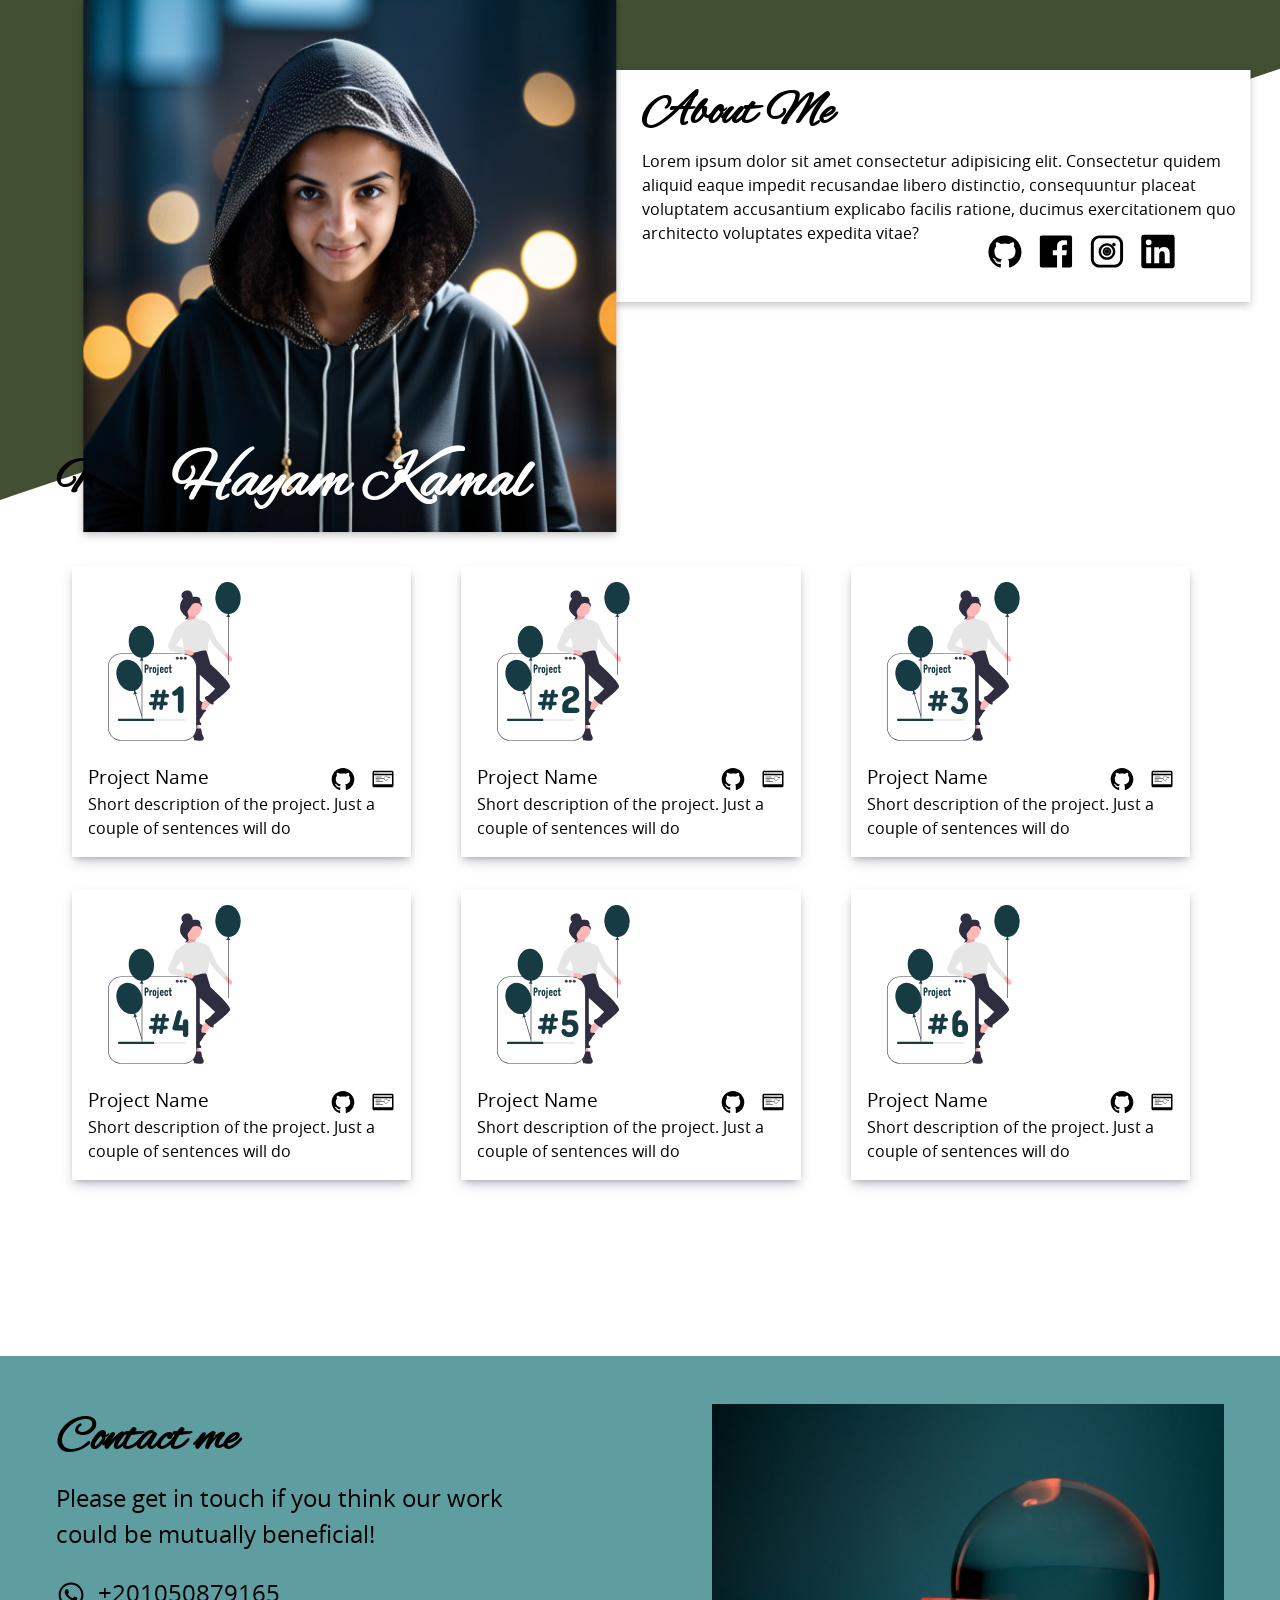
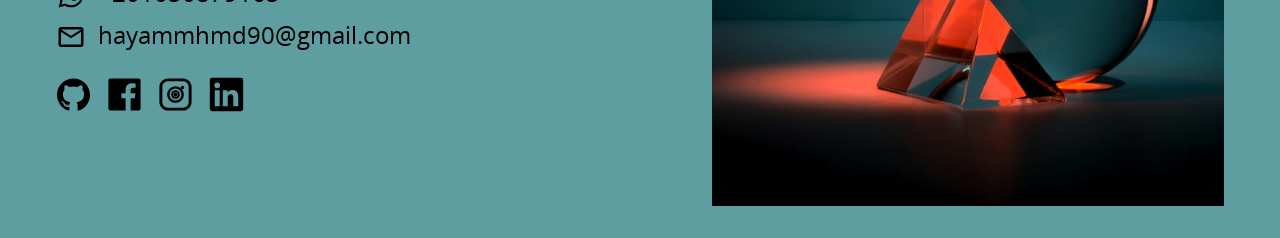
==== commit 410ed73d: "style(header): Add laptops and mobile styles" ====
--- a/src/index.html
+++ b/src/index.html
@@ -29,6 +29,20 @@
   </head>
   <body>
     <header>
+      <div class="custom-shape-divider-top-1749444663">
+        <svg
+          data-name="Layer 1"
+          xmlns="http://www.w3.org/2000/svg"
+          viewBox="0 0 1200 120"
+          preserveAspectRatio="none"
+        >
+          <path
+            d="M1200 120L0 16.48 0 0 1200 0 1200 120z"
+            class="shape-fill"
+          ></path>
+        </svg>
+      </div>
+
       <!-- Header content -->
       <div class="header-wrapper">
         <div class="name-and-image">
@@ -117,72 +131,71 @@
             />
           </picture>
         </div>
-        <section id="about-me-container">
-          <div class="about-me">
-            <h2 id="about-me--header">About Me</h2>
-            <p id="about-me--text">
-              Lorem ipsum dolor sit amet consectetur adipisicing elit.
-              Consectetur quidem aliquid eaque impedit recusandae libero
-              distinctio, consequuntur placeat voluptatem accusantium explicabo
-              facilis ratione, ducimus exercitationem quo architecto voluptates
-              expedita vitae?
-            </p>
-            <div id="header-icons" class="social-media-links one-line-icons">
-              <a
-                href="https://github.com/Hayam999"
-                target="_blank"
-                rel="noopener noreferrer"
-              >
-                <img
-                  src="./icons/github-logo.svg"
-                  alt="Github logo"
-                  width="35"
-                  height="35"
-                />
-              </a>
-              <a
-                href="https://www.facebook.com/HayamKamall"
-                target="_blank"
-                rel="noopener noreferrer"
-              >
-                <img
-                  src="icons/facebook-logo.svg"
-                  alt="Facebook logo"
-                  width="35"
-                  height="35"
-                />
-              </a>
-              <a
-                href="https://www.instagram.com/hayam.kamal71/"
-                target="_blank"
-                rel="noopener noreferrer"
-              >
-                <img
-                  src="icons/instagram-logo.svg"
-                  alt="Instagram logo"
-                  width="35"
-                  height="35"
-                />
-              </a>
-              <a
-                href="https://www.linkedin.com/in/hayam-k-mohammed"
-                target="_blank"
-                rel="noopener noreferrer"
-              >
-                <img
-                  src="icons/linked-in-logo.svg"
-                  alt="Linked in logo"
-                  width="35"
-                  height="35"
-                />
-              </a>
-            </div>
-          </div>
-        </section>
+        <div class="text-wrapper">
+          <h2 id="about-me--header">About Me</h2>
+          <p id="about-me--text">
+            Lorem ipsum dolor sit amet consectetur adipisicing elit. Consectetur
+            quidem aliquid eaque impedit recusandae libero distinctio,
+            consequuntur placeat voluptatem accusantium explicabo facilis
+            ratione, ducimus exercitationem quo architecto voluptates expedita
+            vitae?
+          </p>
+          <div id="header-icons" class="social-media-links one-line-icons">
+            <a
+              href="https://github.com/Hayam999"
+              target="_blank"
+              rel="noopener noreferrer"
+            >
+              <img
+                src="./icons/github-logo.svg"
+                alt="Github logo"
+                width="35"
+                height="35"
+              />
+            </a>
+            <a
+              href="https://www.facebook.com/HayamKamall"
+              target="_blank"
+              rel="noopener noreferrer"
+            >
+              <img
+                src="icons/facebook-logo.svg"
+                alt="Facebook logo"
+                width="35"
+                height="35"
+              />
+            </a>
+            <a
+              href="https://www.instagram.com/hayam.kamal71/"
+              target="_blank"
+              rel="noopener noreferrer"
+            >
+              <img
+                src="icons/instagram-logo.svg"
+                alt="Instagram logo"
+                width="35"
+                height="35"
+              />
+            </a>
+            <a
+              href="https://www.linkedin.com/in/hayam-k-mohammed"
+              target="_blank"
+              rel="noopener noreferrer"
+            >
+              <img
+                src="icons/linked-in-logo.svg"
+                alt="Linked in logo"
+                width="35"
+                height="35"
+              />
+            </a>
+          </div>
+        </div>
       </div>
     </header>
     <main>
       <!-- Main content -->
+
       <section class="my-projects">
         <h2>My Work</h2>
         <div class="projects-wrapper">
--- a/src/styles.css
+++ b/src/styles.css
@@ -111,6 +111,7 @@
 footer {
   background-color: cadetblue;
   padding: 3em var(--side-padding) 2em var(--side-padding);
+  position: relative;
 }
 
 .one-line-icon-with-text,
@@ -195,39 +196,90 @@
   display: flex;
 }
 
+.custom-shape-divider-top-1749444663 {
+  position: absolute;
+  top: 0;
+  left: 0;
+  width: 100%;
+  overflow: hidden;
+  line-height: 0;
+  z-index: -1;
+}
+
+.custom-shape-divider-top-1749444663 svg {
+  position: relative;
+  display: block;
+  width: calc(100% + 1.3px);
+  height: 500px;
+  transform: rotateY(180deg);
+}
+
+.custom-shape-divider-top-1749444663 .shape-fill {
+  fill: #424f33;
+}
+
 #about-me--text {
   padding-bottom: 2 rem;
   margin-bottom: 3rem;
 }
 
-.header-wrapper {
-  display: flex;
-}
-
-.name-and-image {
-  position: relative;
-  display: flex;
-  box-shadow:
-    rgba(0, 0, 0, 0.25) 0px 54px 55px,
-    rgba(0, 0, 0, 0.12) 0px -12px 30px,
-    rgba(0, 0, 0, 0.12) 0px 4px 6px,
-    rgba(0, 0, 0, 0.17) 0px 12px 13px,
-    rgba(0, 0, 0, 0.09) 0px -3px 5px;
+#header-icons {
+  position: relative;
 }
 
 #name {
   position: absolute;
-  color: white;
+  z-index: 1;
+  color: #fff;
+  bottom: 0%;
+  min-width: 80%;
+  max-width: 80%;
+  left: 10%;
   text-align: center;
 }
-
-.about-me {
-  display: flex;
-  flex-direction: column;
-  position: relative;
-  font-size: clamp(12px, 4vw, 24px);
-  max-height: 80%;
+.name-and-image {
+  position: relative;
+  display: flex;
+}
+
+#hayam-img {
+  width: 100%;
+  display: flex;
+}
+#hayam-img img {
+  width: 100%;
+  height: 100%;
+  object-fit: cover;
+  flex: 1;
+}
+.header-wrapper {
+  background-color: #fff;
   padding: var(--about-me-padding);
+  box-shadow: rgba(0, 0, 0, 0.24) 0px 3px 8px;
+  display: flex;
+}
+
+#header-icons {
+  position: absolute;
+  bottom: calc(var(--about-me-padding) + 2vw);
+  left: calc(65% - 3vw);
+}
+
+.name-and-image {
+  width: 83%;
+  position: absolute;
+  transform: translate(-100%, -15%);
+
+  box-shadow: rgba(0, 0, 0, 0.24) 0px 3px 8px;
+}
+.header-wrapper {
+  width: 55%;
+  margin-top: 3vw;
+  position: relative;
+  transform: translate(86%, 0px);
+}
+.text-wrapper {
+  padding-left: 2vw;
 }
 
 @media (min-width: 1200px) {
@@ -239,32 +291,6 @@
   .contact-me {
     max-width: 40%;
   }
-
-  .name-and-image {
-    min-width: 45%;
-  }
-
-  #name {
-    bottom: 0%;
-    width: 80%;
-    left: 10%;
-    justify-self: center;
-  }
-
-  #header-icons {
-    position: absolute;
-    bottom: var(--about-me-padding);
-    right: var(--about-me-padding);
-  }
-  #hayam-img img {
-    height: 100%;
-    object-fit: cover;
-    object-position: center;
-  }
-  #about-me-container {
-    align-self: center;
-    box-shadow: rgba(0, 0, 0, 0.24) 0px 3px 8px;
-  }
 }
 
 @media (min-width: 920px) and (max-width: 1200px) {
@@ -272,13 +298,20 @@
     align-items: flex-start;
     justify-content: space-between;
   }
-
   .contact-me {
     max-width: 50%;
   }
 
   #footer-img {
     max-width: 50%;
+  }
+  .header-wrapper {
+    width: 100%;
+    transform: translate(0%, 0%);
+  }
+  .name-and-image {
+    transform: translate(0%, 0%);
+    z-index: 0;
   }
 }
 
@@ -304,4 +337,18 @@
     align-self: center;
     max-width: 100%;
   }
-}
+  .header-wrapper {
+    flex-direction: column;
+    padding: 0;
+  }
+  .text-wrapper {
+    margin-top: 5vh;
+    padding: var(--about-me-padding);
+    text-align: center;
+  }
+  #header-icons {
+    min-width: 70%;
+    max-width: 70%;
+    left: 15%;
+  }
+}
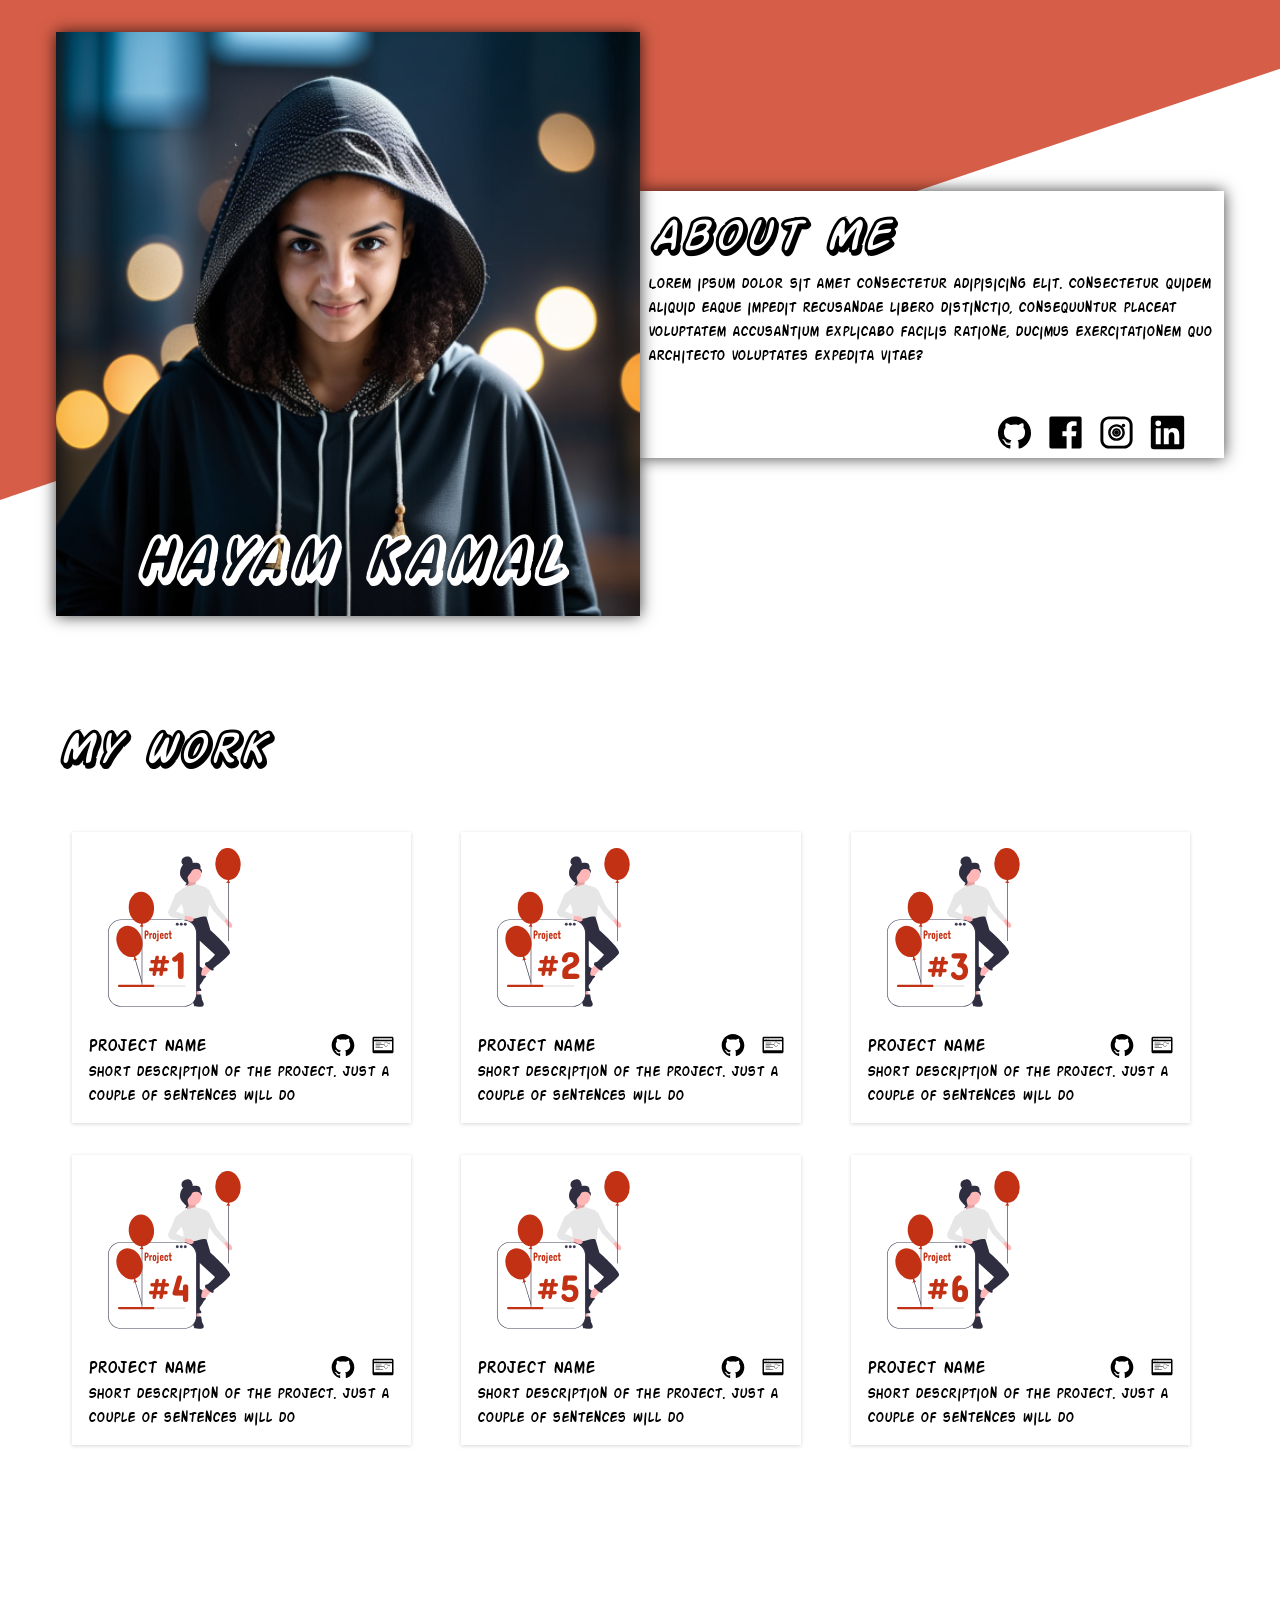
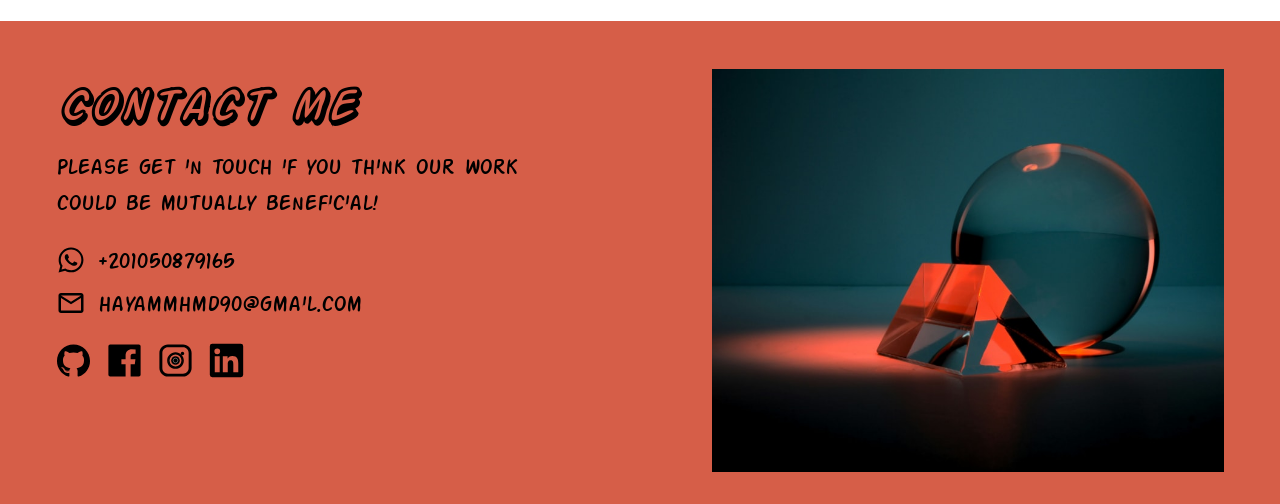
==== commit c39cefe3: "feat: finish styling and change fonts" ====
--- a/src/index.html
+++ b/src/index.html
@@ -7,21 +7,21 @@
     <link rel="stylesheet" href="styles.css" />
     <link
       rel="preload"
-      href="./fonts/alex-brush/alexbrush-regular-webfont.woff2"
+      href="./fonts/action-man/action_man-webfont.woff2"
       as="font"
       type="font/woff2"
       crossorigin
     />
     <link
       rel="preload"
-      href="./fonts/alex-brush/alexbrush-regular-webfont.woff2"
+      href="./fonts/action-man/action_man_extended-webfont.woff2"
       as="font"
       type="font/woff2"
       crossorigin
     />
     <link
       rel="preload"
-      href="./fonts/open-sans/opensans-variablefont_wdthwght-webfont.woff2"
+      href="./fonts/action-man/action_man_shaded_italic-webfont.woff2"
       as="font"
       type="font/woff2"
       crossorigin
@@ -42,12 +42,8 @@
           ></path>
         </svg>
       </div>
-
-      <!-- Header content -->
       <div class="header-wrapper">
         <div class="name-and-image">
-          <h1 id="name">Hayam Kamal</h1>
-
           <picture id="hayam-img">
             <source
               media="(max-width: 767px)"
@@ -130,6 +126,7 @@
               alt="Profile of Hayam"
             />
           </picture>
+          <h1 id="name">Hayam Kamal</h1>
         </div>
         <div class="text-wrapper">
           <h2 id="about-me--header">About Me</h2>
--- a/src/styles.css
+++ b/src/styles.css
@@ -6,23 +6,37 @@
 }
 
 @font-face {
-  font-family: "Alex Brush";
+  font-family: "action_manregular";
   src:
-    url("./fonts/alex-brush/alexbrush-regular-webfont.woff2") format("woff2"),
-    url("./fonts/alex-brush/alexbrush-regular-webfont.woff") format("woff");
+    url("./fonts/action-man/action_man-webfont.woff2") format("woff2"),
+    url("./fonts/action-man/action_man-webfont.woff") format("woff");
+  font-weight: normal;
+  font-style: normal;
   font-display: swap;
 }
+
 @font-face {
-  font-family: "open_sansregular";
+  font-family: "action_man_extendedregular";
   src:
-    url("./fonts/open-sans/opensans-variablefont_wdthwght-webfont.woff2")
+    url("./fonts/action-man/action_man_extended-webfont.woff2") format("woff2"),
+    url("./fonts/action-man/action_man_extended-webfont.woff") format("woff");
+  font-weight: normal;
+  font-style: normal;
+  font-display: swap;
+}
+
+@font-face {
+  font-family: "action_man_shadeditalic";
+  src:
+    url("./fonts/action-man/action_man_shaded_italic-webfont.woff2")
       format("woff2"),
-    url("/fonts/open-sans/opensans-variablefont_wdthwght-webfont.woff")
+    url("./fonts/action-man/action_man_shaded_italic-webfont.woff")
       format("woff");
   font-weight: normal;
   font-style: normal;
   font-display: swap;
 }
+
 /* 1. Use a more-intuitive box-sizing model */
 *,
 *::before,
@@ -71,10 +85,14 @@
   overflow-wrap: break-word;
 }
 
-/* 8. Improve line wrapping */
 p {
-  font-family: "open_sansregular", var(--system-ui);
-}
+  font-family: "action_manregular", var(--system-ui);
+}
+#phone-number,
+#email {
+  font-family: "action_manregular", var(--system-ui);
+}
+
 h1,
 h2,
 h3,
@@ -84,15 +102,15 @@
   text-wrap: balance;
 }
 h1 {
-  font-family: "Alex Brush", var(--system-ui);
+  font-family: "action_man_shadeditalic", var(--system-ui);
   font-size: clamp(2.5rem, 5vw, 4rem);
 }
 h2 {
-  font-family: "Alex Brush", var(--system-ui);
+  font-family: "action_man_shadeditalic", var(--system-ui);
   font-size: clamp(1.5rem, 4vw, 3rem);
 }
 h3 {
-  font-family: "open_sansregular", var(--system-ui);
+  font-family: "action_manregular", var(--system-ui);
   font-weight: 550;
 }
 /*
@@ -104,12 +122,13 @@
 }
 
 header {
+  position: relative;
   padding: 2rem var(--side-padding) 4rem var(--side-padding);
-  margin-bottom: 3rem;
+  margin: auto;
 }
 
 footer {
-  background-color: cadetblue;
+  background-color: #d65e48;
   padding: 3em var(--side-padding) 2em var(--side-padding);
   position: relative;
 }
@@ -164,9 +183,7 @@
   gap: 1.5em;
   padding: 1em;
   max-width: 95%;
-  box-shadow:
-    rgba(50, 50, 93, 0.25) 0px 6px 12px -2px,
-    rgba(0, 0, 0, 0.3) 0px 3px 7px -3px;
+  box-shadow: rgba(0, 0, 0, 0.16) 0px 1px 4px;
 }
 
 .project-img {
@@ -215,7 +232,43 @@
 }
 
 .custom-shape-divider-top-1749444663 .shape-fill {
-  fill: #424f33;
+  fill: #d65e48;
+}
+
+/* d65e48 */
+header .header-wrapper {
+  display: flex;
+  align-items: center;
+  justify-content: center;
+}
+
+header .name-and-image {
+  position: relative;
+
+  box-shadow: 0px 0px 15px 0px rgba(0, 0, 0, 0.75);
+  min-width: 50%;
+  max-width: 53%;
+}
+
+header .name-and-image img {
+  width: 100%;
+  display: block;
+}
+
+.name-and-image h1 {
+  position: absolute;
+  bottom: 10px;
+  left: 0;
+  width: 100%;
+  text-align: center;
+  color: white;
+  z-index: 2;
+}
+
+.text-wrapper {
+  padding: var(--about-me-padding);
+  box-shadow: 0px 0px 15px 0px rgba(0, 0, 0, 0.75);
+  background-color: white;
 }
 
 #about-me--text {
@@ -223,63 +276,29 @@
   margin-bottom: 3rem;
 }
 
-#header-icons {
-  position: relative;
-}
-
 #name {
   position: absolute;
-  z-index: 1;
-  color: #fff;
-  bottom: 0%;
-  min-width: 80%;
-  max-width: 80%;
-  left: 10%;
+  bottom: 10px;
+  left: 0;
+  width: 100%;
   text-align: center;
-}
-.name-and-image {
-  position: relative;
-  display: flex;
-}
-
-#hayam-img {
-  width: 100%;
-  display: flex;
-}
+  color: white;
+  z-index: 2;
+  overflow: visible;
+  white-space: nowrap;
+}
+
+#header-icons {
+  position: relative;
+  min-width: 70%;
+  max-width: 70%;
+  left: 43%;
+}
+
 #hayam-img img {
   width: 100%;
   height: 100%;
   object-fit: cover;
-  flex: 1;
-}
-.header-wrapper {
-  background-color: #fff;
-  padding: var(--about-me-padding);
-  box-shadow: rgba(0, 0, 0, 0.24) 0px 3px 8px;
-  display: flex;
-}
-
-#header-icons {
-  position: absolute;
-  bottom: calc(var(--about-me-padding) + 2vw);
-  left: calc(65% - 3vw);
-}
-
-.name-and-image {
-  width: 83%;
-  position: absolute;
-  transform: translate(-100%, -15%);
-
-  box-shadow: rgba(0, 0, 0, 0.24) 0px 3px 8px;
-}
-.header-wrapper {
-  width: 55%;
-  margin-top: 3vw;
-  position: relative;
-  transform: translate(86%, 0px);
-}
-.text-wrapper {
-  padding-left: 2vw;
 }
 
 @media (min-width: 1200px) {
@@ -287,13 +306,12 @@
     align-items: flex-start;
     justify-content: space-between;
   }
-
   .contact-me {
     max-width: 40%;
   }
 }
 
-@media (min-width: 920px) and (max-width: 1200px) {
+@media (min-width: 800px) and (max-width: 1200px) {
   .footer-wrapper {
     align-items: flex-start;
     justify-content: space-between;
@@ -302,20 +320,37 @@
     max-width: 50%;
   }
 
+  .name-and-image h1 {
+    text-align: left;
+    left: 15px;
+  }
+  .text-wrapper {
+    margin: auto;
+    margin-top: 60px;
+    transform: translate(1%, 5%);
+  }
+
+  header .header-wrapper {
+    display: block;
+  }
+  header .name-and-image {
+    float: left;
+    transform: translate(-10%, -25%);
+    z-index: 1;
+  }
   #footer-img {
     max-width: 50%;
   }
-  .header-wrapper {
-    width: 100%;
-    transform: translate(0%, 0%);
-  }
-  .name-and-image {
-    transform: translate(0%, 0%);
-    z-index: 0;
-  }
-}
-
-@media (max-width: 919px) {
+  #header-icons {
+    left: 48%;
+  }
+  #name {
+    top: 0%;
+    left: 68%;
+  }
+}
+
+@media (max-width: 800px) {
   footer {
     padding: 0;
   }
@@ -333,18 +368,26 @@
     margin-top: 2rem;
   }
 
-  #footer-img {
-    align-self: center;
-    max-width: 100%;
+  #footer-img img {
+    width: 100vw;
+    height: auto;
+    object-fit: cover;
+    display: block;
   }
   .header-wrapper {
+    display: flex;
     flex-direction: column;
     padding: 0;
   }
+  header .name-and-image {
+    min-width: 100%;
+  }
   .text-wrapper {
-    margin-top: 5vh;
-    padding: var(--about-me-padding);
+    padding: calc(var(--about-me-padding) * 2);
     text-align: center;
+  }
+  #name {
+    font-size: 150%;
   }
   #header-icons {
     min-width: 70%;
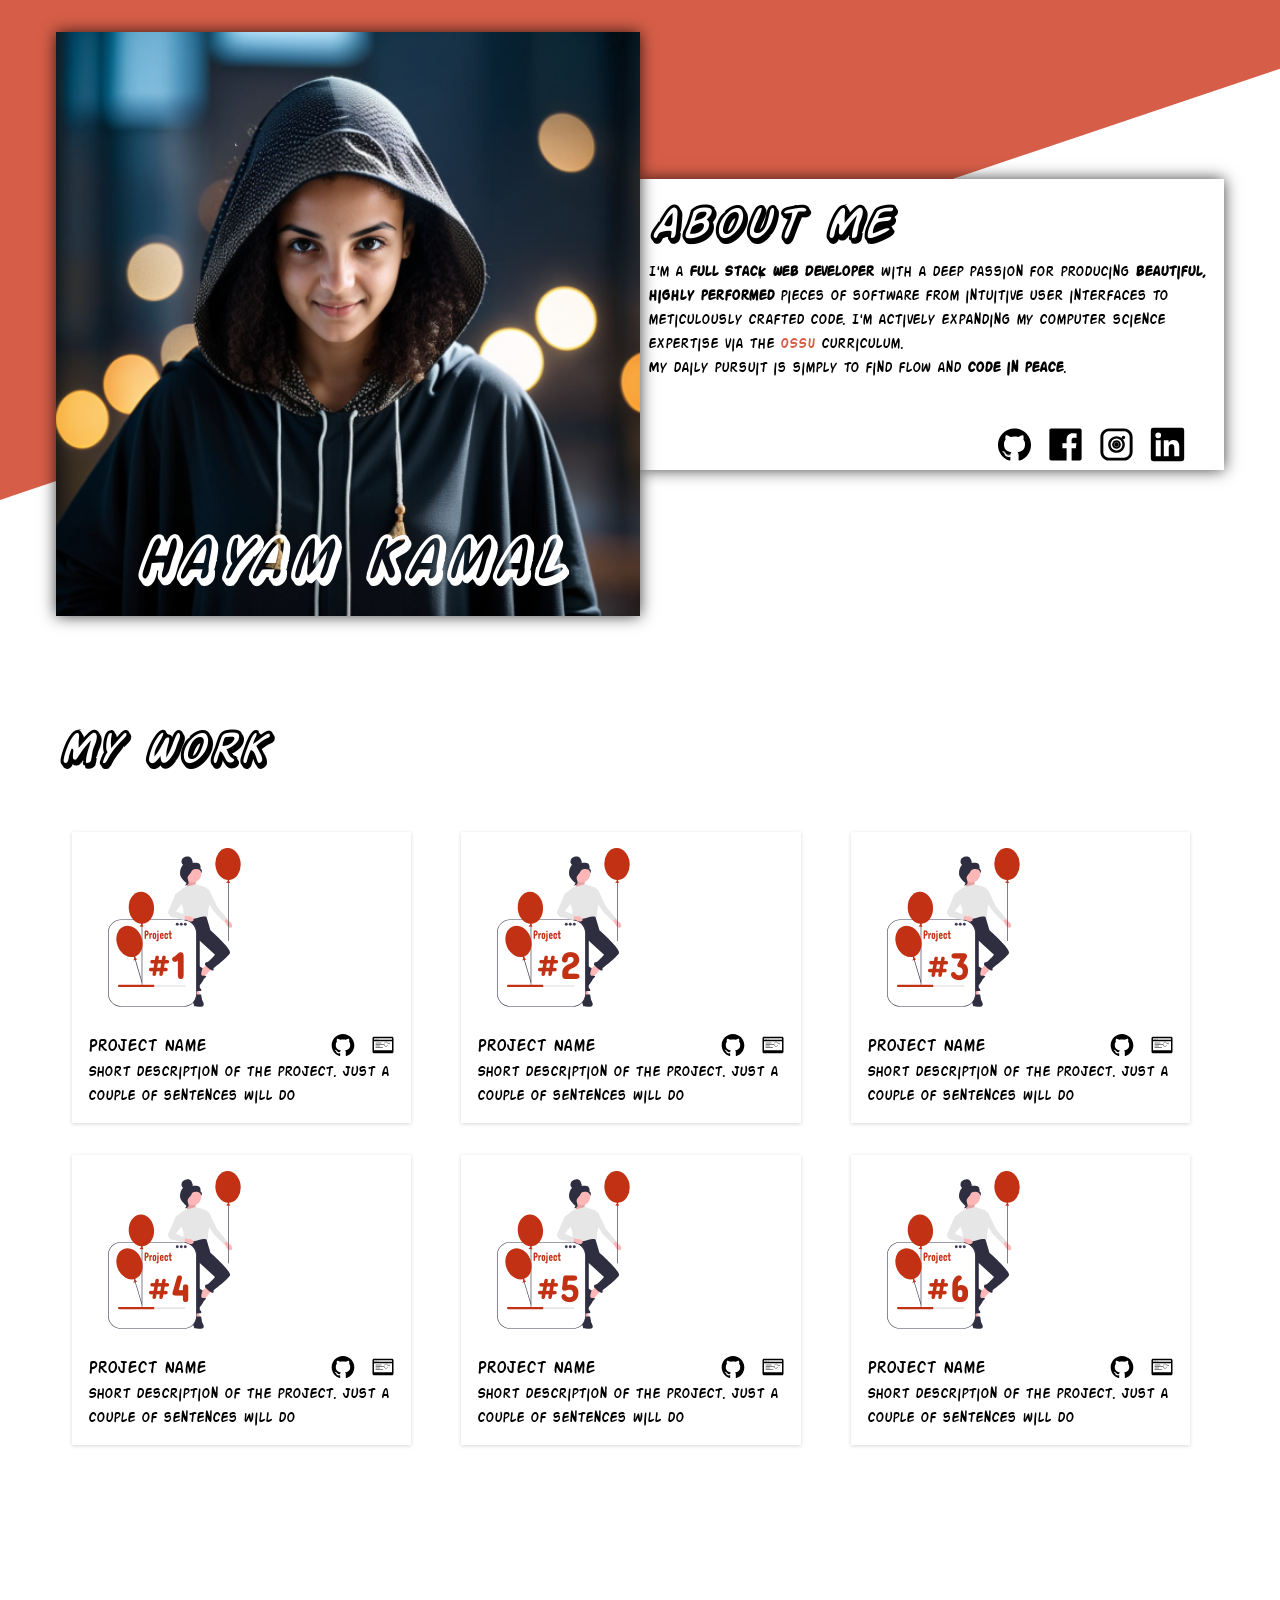
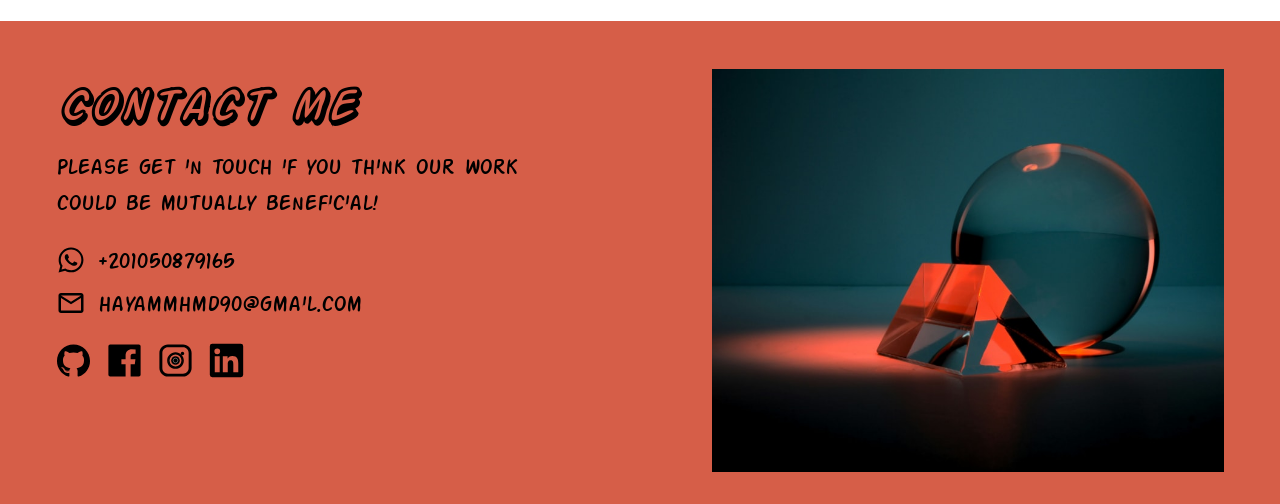
==== commit 8875d0af: "feat: update about-me content" ====
--- a/src/index.html
+++ b/src/index.html
@@ -131,11 +131,19 @@
         <div class="text-wrapper">
           <h2 id="about-me--header">About Me</h2>
           <p id="about-me--text">
-            Lorem ipsum dolor sit amet consectetur adipisicing elit. Consectetur
-            quidem aliquid eaque impedit recusandae libero distinctio,
-            consequuntur placeat voluptatem accusantium explicabo facilis
-            ratione, ducimus exercitationem quo architecto voluptates expedita
-            vitae?
+            I'm a <strong>Full Stack Web Developer</strong> with a deep passion
+            for producing <b>beautiful, highly performed</b> pieces of software
+            from intuitive user interfaces to meticulously crafted code. I'm
+            actively expanding my computer science expertise via the
+            <a
+              href="https://github.com/ossu/computer-science"
+              target="_blank"
+              rel="noopener noreferrer"
+              style="text-decoration: none; color: #d65e48"
+              >OSSU</a
+            >
+            curriculum.<br />
+            My daily pursuit is simply to find flow and <b>code in peace</b>.
           </p>
           <div id="header-icons" class="social-media-links one-line-icons">
             <a
